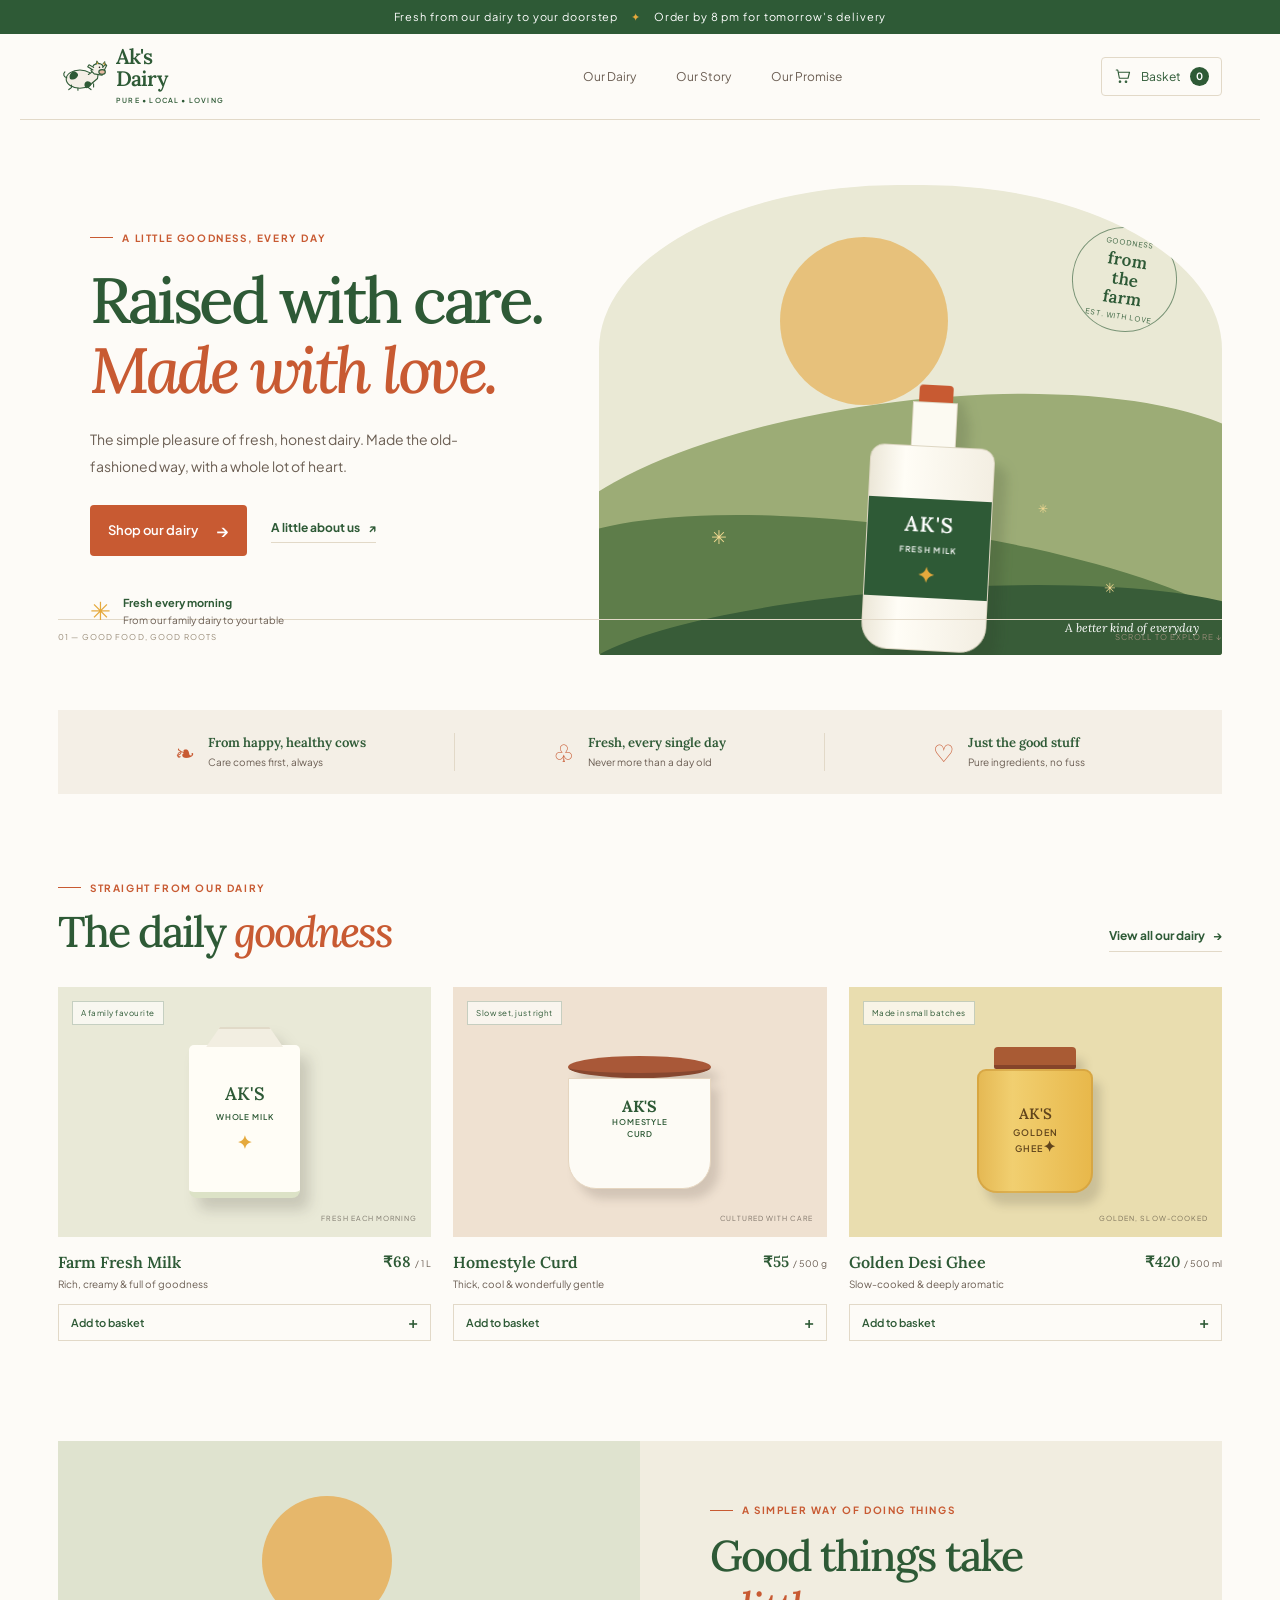
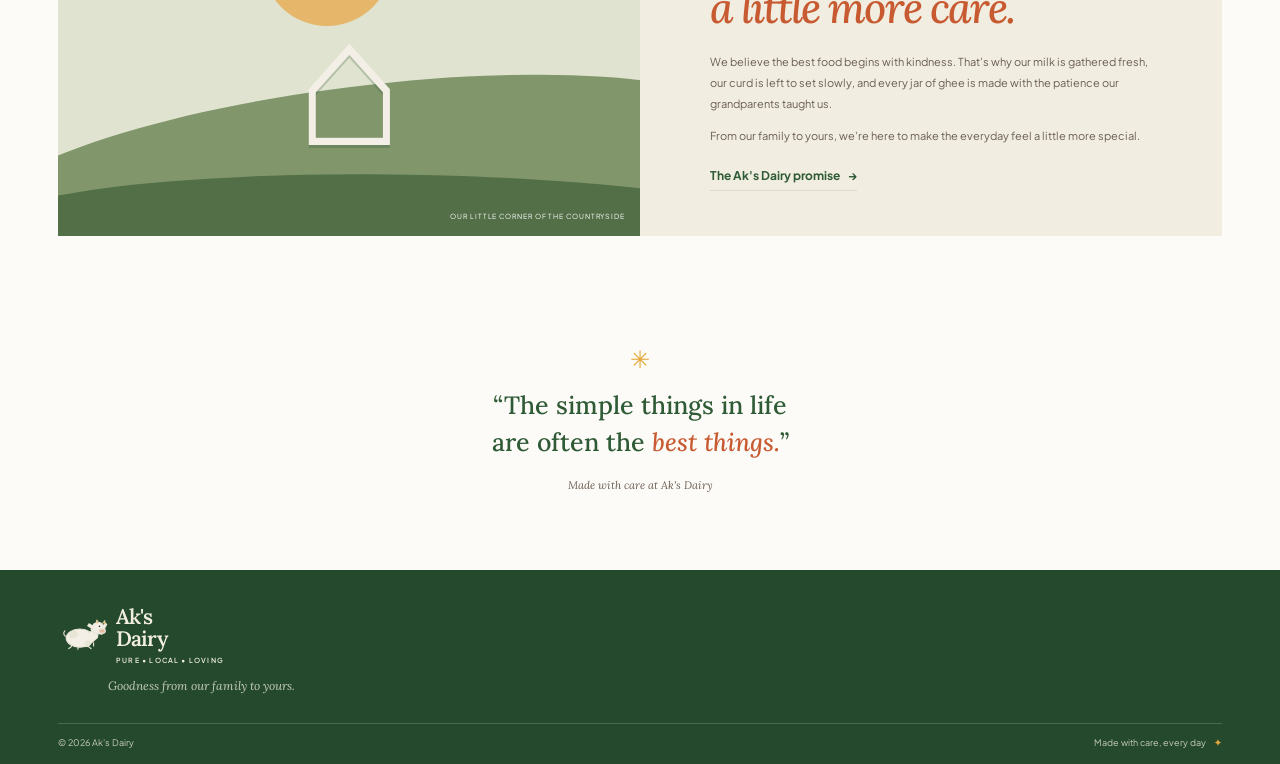
==== index.html @ ed7e427a "first commit" ====
<!doctype html>
<html lang="en">
<head>
  <meta charset="utf-8" />
  <meta name="viewport" content="width=device-width, initial-scale=1" />
  <meta name="theme-color" content="#fdfbf7" />
  <meta name="description" content="Fresh, honest dairy from Ak's Dairy. Goodness from our family to yours." />
  <title>Ak's Dairy — Goodness from our family to yours</title>
  <link rel="preconnect" href="https://fonts.googleapis.com" />
  <link rel="preconnect" href="https://fonts.gstatic.com" crossorigin />
  <link href="https://fonts.googleapis.com/css2?family=Lora:wght@500;600;700&family=Plus+Jakarta+Sans:wght@400;500;600;700&display=swap" rel="stylesheet" />
  <link rel="stylesheet" href="styles.css" />
</head>
<body>
  <div class="announcement">Fresh from our dairy to your doorstep <span>✦</span> Order by 8 pm for tomorrow's delivery</div>
  <header class="site-header">
    <div class="brand">
      <button class="cow-mascot brand-mark" type="button" aria-label="Ask the cow for a fresh milk bottle" title="Click the cow for fresh milk">
        <svg viewBox="0 0 72 54" aria-hidden="true">
          <g class="cow-body"><ellipse cx="32" cy="31" rx="21" ry="14"/><path class="cow-spot" d="M23 19c-6 2-8 7-6 12 5 2 10 0 12-5 1-3-2-6-6-7Zm17 17c-2 3-1 7 2 9 5-1 8-4 7-8-2-3-6-4-9-1Z"/></g>
          <g class="cow-legs"><path class="rest-legs" d="M19 40v4l-4 3m14-2v3m16-7v3l4 3m4-9v5"/><path class="stand-legs" d="M19 40v8m10-5v5m16-7v7m8-11v11"/></g>
          <path class="cow-neck" d="M45 24c5-3 8-7 9-11l7 2-2 15-8 7"/>
          <path class="cow-head" d="M51 13c2-6 10-8 15-4l4 8-4 8-12-2-5-5Z"/>
          <path class="cow-ear" d="m53 13-7-4-2 3 8 5m15-4 4-5 2 2-4 8"/>
          <path class="cow-horns" d="m57 8 1-5 3 5m6 0 3-4 1 6"/>
          <ellipse class="cow-muzzle" cx="66" cy="20" rx="5" ry="3.5"/><circle class="cow-eye" cx="62" cy="13" r="1.2"/>
          <path class="cow-tail" d="M12 29c-5-1-6-6-3-9"/>
        </svg>
        <span class="milk-pop" aria-hidden="true"><svg viewBox="0 0 32 42"><path d="M11 2h10v6l4 5v24H7V13l4-5z"/><path d="M11 8h10M8 15h16"/><path d="M13 24h6v6h-6z"/></svg></span>
      </button>
      <a class="brand-name" href="#top" aria-label="Ak's Dairy home">Ak's <span>Dairy</span><small>PURE • LOCAL • LOVING</small></a>
    </div>
    <button class="menu-toggle" aria-label="Open navigation" aria-expanded="false">☰</button>
    <nav class="main-nav" aria-label="Main navigation">
      <a href="#shop">Our Dairy</a><a href="#story">Our Story</a><a href="#promise">Our Promise</a>
    </nav>
    <button class="cart-button" aria-label="Open shopping basket"><svg viewBox="0 0 24 24" aria-hidden="true"><path d="M3 4h2l2.2 11h11.5l2-8H6M9 19.5a1 1 0 1 0 0 .1m8 0a1 1 0 1 0 0 .1"/></svg><span>Basket</span><b id="cart-count">0</b></button>
  </header>

  <main id="top">
    <section class="hero">
      <div class="hero-copy">
        <p class="eyebrow"><span></span> A little goodness, every day</p>
        <h1>Raised with care.<br /><em>Made with love.</em></h1>
        <p class="hero-intro">The simple pleasure of fresh, honest dairy. Made the old-fashioned way, with a whole lot of heart.</p>
        <div class="hero-actions"><a href="#shop" class="btn-primary">Shop our dairy <span>→</span></a><a href="#story" class="text-link">A little about us <span>↗</span></a></div>
        <div class="hero-note"><span class="sun-icon">✳</span><span><strong>Fresh every morning</strong><br />From our family dairy to your table</span></div>
      </div>
      <div class="hero-art" role="img" aria-label="A peaceful green pasture and a milk bottle">
        <div class="sun-disc"></div><div class="hill hill-back"></div><div class="hill hill-front"></div>
        <div class="field-flower flower-one">✳</div><div class="field-flower flower-two">✳</div><div class="field-flower flower-three">✳</div>
        <div class="hero-stamp"><span>GOODNESS</span><b>from<br />the<br />farm</b><span>EST. WITH LOVE</span></div>
        <div class="milk-bottle"><div class="bottle-cap"></div><div class="bottle-neck"></div><div class="bottle-body"><span class="bottle-label">AK'S<br /><small>FRESH MILK</small><i>✦</i></span></div></div>
        <span class="art-caption">A better kind of everyday</span>
      </div>
      <div class="hero-bottom"><span>01 — GOOD FOOD, GOOD ROOTS</span><span>SCROLL TO EXPLORE ↓</span></div>
    </section>

    <section class="benefits" id="promise">
      <div class="benefit"><span class="benefit-icon">❧</span><div><strong>From happy, healthy cows</strong><small>Care comes first, always</small></div></div>
      <div class="benefit"><span class="benefit-icon">♧</span><div><strong>Fresh, every single day</strong><small>Never more than a day old</small></div></div>
      <div class="benefit"><span class="benefit-icon">♡</span><div><strong>Just the good stuff</strong><small>Pure ingredients, no fuss</small></div></div>
    </section>

    <section class="shop-section" id="shop">
      <div class="section-heading"><div><p class="eyebrow"><span></span> Straight from our dairy</p><h2>The daily <em>goodness</em></h2></div><a href="#products" class="text-link">View all our dairy <span>→</span></a></div>
      <div class="product-grid" id="products">
        <article class="product-card"><div class="product-image milk-image"><span class="product-tag">A family favourite</span><div class="product-illustration milk-carton"><div class="carton-top"></div><span>AK'S<br /><small>WHOLE MILK</small></span><i>✦</i></div><span class="image-caption">FRESH EACH MORNING</span></div><div class="product-info"><div><h3>Farm Fresh Milk</h3><p>Rich, creamy &amp; full of goodness</p></div><span class="price">₹68 <small>/ 1 L</small></span></div><button class="add-button" data-product="Farm Fresh Milk" data-price="68">Add to basket <span>+</span></button></article>
        <article class="product-card"><div class="product-image curd-image"><span class="product-tag">Slow set, just right</span><div class="curd-pot"><div class="pot-lid"></div><div class="pot-body"><b>AK'S</b><small>HOMESTYLE<br />CURD</small></div></div><span class="image-caption">CULTURED WITH CARE</span></div><div class="product-info"><div><h3>Homestyle Curd</h3><p>Thick, cool &amp; wonderfully gentle</p></div><span class="price">₹55 <small>/ 500 g</small></span></div><button class="add-button" data-product="Homestyle Curd" data-price="55">Add to basket <span>+</span></button></article>
        <article class="product-card"><div class="product-image ghee-image"><span class="product-tag">Made in small batches</span><div class="ghee-jar"><div class="jar-lid"></div><div class="jar-body"><span>AK'S<br /><small>GOLDEN<br />GHEE</small>✦</span></div></div><span class="image-caption">GOLDEN, SLOW-COOKED</span></div><div class="product-info"><div><h3>Golden Desi Ghee</h3><p>Slow-cooked &amp; deeply aromatic</p></div><span class="price">₹420 <small>/ 500 ml</small></span></div><button class="add-button" data-product="Golden Desi Ghee" data-price="420">Add to basket <span>+</span></button></article>
      </div>
    </section>

    <section class="story-section" id="story"><div class="story-art"><div class="story-sun"></div><div class="story-field"></div><div class="story-barn">⌂</div><span>OUR LITTLE CORNER OF THE COUNTRYSIDE</span></div><div class="story-copy"><p class="eyebrow"><span></span> A simpler way of doing things</p><h2>Good things take<br /><em>a little more care.</em></h2><p>We believe the best food begins with kindness. That's why our milk is gathered fresh, our curd is left to set slowly, and every jar of ghee is made with the patience our grandparents taught us.</p><p>From our family to yours, we're here to make the everyday feel a little more special.</p><a href="#promise" class="text-link">The Ak's Dairy promise <span>→</span></a></div></section>

    <section class="closing-note"><span class="ornament">✳</span><p>“The simple things in life<br />are often the <em>best things.</em>”</p><span class="closing-sign">Made with care at Ak's Dairy</span></section>
  </main>

  <footer class="site-footer"><div class="brand footer-brand"><button class="cow-mascot brand-mark" type="button" aria-label="Ask the cow for a fresh milk bottle" title="Click the cow for fresh milk"><svg viewBox="0 0 72 54" aria-hidden="true"><g class="cow-body"><ellipse cx="32" cy="31" rx="21" ry="14"/><path class="cow-spot" d="M23 19c-6 2-8 7-6 12 5 2 10 0 12-5 1-3-2-6-6-7Zm17 17c-2 3-1 7 2 9 5-1 8-4 7-8-2-3-6-4-9-1Z"/></g><g class="cow-legs"><path class="rest-legs" d="M19 40v4l-4 3m14-2v3m16-7v3l4 3m4-9v5"/><path class="stand-legs" d="M19 40v8m10-5v5m16-7v7m8-11v11"/></g><path class="cow-neck" d="M45 24c5-3 8-7 9-11l7 2-2 15-8 7"/><path class="cow-head" d="M51 13c2-6 10-8 15-4l4 8-4 8-12-2-5-5Z"/><path class="cow-ear" d="m53 13-7-4-2 3 8 5m15-4 4-5 2 2-4 8"/><path class="cow-horns" d="m57 8 1-5 3 5m6 0 3-4 1 6"/><ellipse class="cow-muzzle" cx="66" cy="20" rx="5" ry="3.5"/><circle class="cow-eye" cx="62" cy="13" r="1.2"/><path class="cow-tail" d="M12 29c-5-1-6-6-3-9"/></svg><span class="milk-pop" aria-hidden="true"><svg viewBox="0 0 32 42"><path d="M11 2h10v6l4 5v24H7V13l4-5z"/><path d="M11 8h10M8 15h16"/><path d="M13 24h6v6h-6z"/></svg></span></button><a class="brand-name" href="#top">Ak's <span>Dairy</span><small>PURE • LOCAL • LOVING</small></a></div><p>Goodness from our family to yours.</p><div class="footer-bottom"><span>© 2026 Ak's Dairy</span><span>Made with care, every day <b>✦</b></span></div></footer>
  <div class="toast" role="status" aria-live="polite"></div>
  <script src="script.js"></script>
</body>
</html>
---- styles.css ----
:root {
  --bg-main: #FDFBF7;
  --bg-card: #F4EFE6;
  --brand-green: #2E5A36;
  --brand-green-dark: #214227;
  --accent-terracotta: #C85A32;
  --accent-terracotta-hover: #B04A25;
  --highlight-gold: #E5A93C;
  --text-dark: #2C241E;
  --text-muted: #6B5E53;
  --border-light: #E2D9C8;
  --font-heading: 'Lora', Georgia, serif;
  --font-body: 'Plus Jakarta Sans', Arial, sans-serif;
}
* { box-sizing: border-box; }
html { scroll-behavior: smooth; }
body { background: var(--bg-main); color: var(--text-dark); font-family: var(--font-body); font-size: 15px; line-height: 1.6; margin: 0; }
a { color: inherit; text-decoration: none; }
button { font: inherit; }
.announcement { background: var(--brand-green); color: #fff; text-align: center; padding: 8px 16px; font-size: 11px; letter-spacing: .08em; }
.announcement span { color: var(--highlight-gold); margin: 0 10px; }
.site-header { height: 86px; max-width: 1240px; margin: auto; padding: 0 38px; display:flex; align-items:center; justify-content:space-between; border-bottom:1px solid var(--border-light); }
.brand { display:flex; align-items:center; gap:10px; }
.brand-mark { width:48px; height:42px; flex:0 0 48px; position:relative; border:0; border-radius:50%; display:grid; place-items:center; padding:0; background:transparent; cursor:pointer; }
.cow-mascot > svg { width:47px; height:37px; overflow:visible; fill:#F4EFE6; stroke:var(--brand-green); stroke-width:1.7; stroke-linecap:round; stroke-linejoin:round; transition:transform .35s ease; }
.cow-mascot .cow-spot { fill:var(--brand-green); stroke:none; }.cow-mascot .cow-legs { fill:none; transition:transform .35s ease; transform-origin:34px 40px; }.cow-mascot .cow-head { transition:transform .35s ease; transform-origin:60px 18px; }.cow-mascot .cow-muzzle { fill:#E7B9A2; }.cow-mascot .cow-eye { fill:var(--text-dark); stroke:none; }.cow-mascot .cow-tail { fill:none; transition:transform .3s ease; transform-origin:12px 29px; }.cow-mascot .cow-horns { fill:#E5A93C; stroke-width:1.2; }
.cow-mascot .rest-legs,.cow-mascot .stand-legs { transition:opacity .25s ease; }.cow-mascot .stand-legs { opacity:0; }.cow-mascot.giving-milk .rest-legs { opacity:0; }.cow-mascot.giving-milk .stand-legs { opacity:1; }
.cow-mascot:hover > svg { transform:translateY(-2px); }.cow-mascot:focus-visible { outline:2px solid var(--accent-terracotta); outline-offset:2px; border-radius:50%; }
.milk-pop { position:absolute; width:16px; height:23px; right:-1px; bottom:0; opacity:0; transform:translate(-8px,8px) scale(.45); transition:opacity .25s ease,transform .35s cubic-bezier(.2,.8,.2,1.2); pointer-events:none; }.milk-pop svg { width:100%; height:100%; fill:#FDFBF7; stroke:var(--accent-terracotta); stroke-width:2; stroke-linejoin:round; stroke-linecap:round; }.cow-mascot.giving-milk > svg { animation:cow-stand .55s ease both; }.cow-mascot.giving-milk .cow-legs { animation:legs-stand .55s ease both; }.cow-mascot.giving-milk .cow-head { animation:cow-nod .7s ease both; }.cow-mascot.giving-milk .cow-tail { animation:tail-swish .6s ease-in-out 2; }.cow-mascot.giving-milk .milk-pop { opacity:1; transform:translate(4px,-8px) scale(1); transition-delay:.38s; }
@keyframes cow-stand { 0% { transform:translateY(5px) scaleY(.86); } 55% { transform:translateY(-5px) scaleY(1.06); } 100% { transform:translateY(-2px) scaleY(1); } }
@keyframes legs-stand { 0% { transform:rotate(15deg); } 60% { transform:rotate(-10deg); } 100% { transform:rotate(0); } }
@keyframes cow-nod { 0%,100% { transform:rotate(0); } 45% { transform:rotate(-8deg); } 70% { transform:rotate(3deg); } }
@keyframes tail-swish { 0%,100% { transform:rotate(0); } 50% { transform:rotate(-28deg); } }
.brand-name { display:flex; flex-direction:column; color:var(--brand-green); font:600 21px/1.05 var(--font-heading); letter-spacing:-.04em; }
.brand-name > span { display:inline; }.brand-name small { font:600 7px/1.6 var(--font-body); letter-spacing:.17em; margin-top:5px; }
.main-nav { display:flex; gap:40px; margin-left:100px; }.main-nav a { color:var(--text-muted); font-size:12px; transition:color .2s; }.main-nav a:hover { color:var(--brand-green); }
.cart-button { border:1px solid var(--border-light); border-radius:4px; color:var(--brand-green); display:flex; align-items:center; gap:9px; padding:9px 12px; background:transparent; font-size:12px; cursor:pointer; }.cart-button svg { width:18px; fill:none; stroke:currentColor; stroke-width:1.5; stroke-linecap:round; stroke-linejoin:round; }.cart-button b { display:grid; place-items:center; min-width:19px; height:19px; border-radius:50%; background:var(--brand-green); color:white; font-size:10px; }
.menu-toggle { display:none; border:0; background:transparent; color:var(--brand-green); font-size:22px; }
.hero { max-width:1240px; margin:auto; padding:65px 38px 0; display:grid; grid-template-columns:.93fr 1.07fr; position:relative; min-height:535px; }.hero-copy { padding:45px 0 65px 6%; position:relative; z-index:2; }.eyebrow { color:var(--accent-terracotta); display:flex; align-items:center; gap:9px; font-size:10px; font-weight:700; letter-spacing:.16em; text-transform:uppercase; margin:0 0 19px; }.eyebrow > span { width:23px; height:1px; background:var(--accent-terracotta); }
h1,h2,h3,.brand-logo { font-family:var(--font-heading); color:var(--brand-green); }h1 { font-size:clamp(42px,5vw,65px); letter-spacing:-.055em; line-height:1.1; font-weight:500; margin:0; }h1 em,h2 em { color:var(--accent-terracotta); font-weight:500; }
.hero-intro { color:var(--text-muted); max-width:370px; font-size:14px; line-height:1.9; margin:21px 0 25px; }.hero-actions { display:flex; align-items:center; gap:24px; }.btn-primary { display:inline-flex; align-items:center; justify-content:center; gap:18px; background:var(--accent-terracotta); color:#fff; font-size:13px; font-weight:600; padding:12px 18px; border-radius:4px; transition:background .2s,transform .2s; }.btn-primary:hover { background:var(--accent-terracotta-hover); transform:translateY(-1px); }.btn-primary span { font-size:17px; }.text-link { color:var(--brand-green); font-size:12px; font-weight:700; border-bottom:1px solid var(--border-light); padding-bottom:5px; }.text-link span { margin-left:6px; }.hero-note { position:absolute; bottom:23px; display:flex; gap:12px; align-items:center; color:var(--text-muted); font-size:10px; line-height:1.65; }.hero-note strong { color:var(--brand-green); font-size:11px; }.sun-icon { color:var(--highlight-gold); font-size:25px; }
.hero-art { min-height:410px; position:relative; overflow:hidden; background:#EAE9D5; border-radius:48% 48% 3px 3px / 35% 35% 3px 3px; isolation:isolate; }.sun-disc { position:absolute; width:168px; height:168px; border-radius:50%; top:52px; left:29%; background:#E7B866; opacity:.8; }.hill { position:absolute; width:120%; left:-10%; border-radius:50% 50% 0 0; }.hill-back { background:#9CAC76; height:53%; bottom:1%; transform:rotate(-7deg); }.hill-front { background:#5E7D4A; height:39%; bottom:-12%; transform:rotate(8deg); }.hero-art:after { content:""; position:absolute; z-index:1; width:115%; height:31%; bottom:-17%; left:-5%; background:#385C38; border-radius:50% 50% 0 0; transform:rotate(-4deg); }.field-flower { position:absolute; z-index:2; color:#F2D992; font-size:19px; }.flower-one { bottom:22%; left:18%; }.flower-two { bottom:12%; right:17%; font-size:14px; }.flower-three { bottom:29%; right:28%; font-size:12px; }.hero-stamp { z-index:2; position:absolute; top:42px; right:45px; width:105px; height:105px; border:1px solid rgba(46,90,54,.6); border-radius:50%; color:var(--brand-green); display:flex; flex-direction:column; align-items:center; justify-content:center; transform:rotate(9deg); font-size:7px; letter-spacing:.13em; text-align:center; }.hero-stamp b { font:600 17px/1.1 var(--font-heading); margin:3px 0; letter-spacing:0; }.milk-bottle { z-index:3; position:absolute; height:265px; width:125px; bottom:5px; left:43%; filter:drop-shadow(13px 15px 6px rgba(39,51,29,.16)); transform:rotate(3deg); }.bottle-cap { width:34px; height:17px; margin:auto; border-radius:4px 4px 0 0; background:#C85A32; position:relative; z-index:2; }.bottle-neck { width:45px; height:44px; margin:auto; background:#FCFAF2; border:1px solid #ded7c4; border-bottom:0; }.bottle-body { width:125px; height:205px; border:1px solid #ded7c4; background:linear-gradient(90deg,#ece7d8,#fffdf6 28%,#f3eee2); border-radius:14px 14px 26px 26px; display:grid; place-items:center; }.bottle-label { background:var(--brand-green); color:#fff; text-align:center; width:100%; padding:15px 0 12px; font:600 21px/1 var(--font-heading); letter-spacing:.05em; }.bottle-label small { font:600 8px var(--font-body); letter-spacing:.16em; }.bottle-label i { color:var(--highlight-gold); display:block; font-style:normal; margin-top:9px; }.art-caption { z-index:4; position:absolute; color:#fff; bottom:20px; right:23px; font:italic 12px var(--font-heading); }.hero-bottom { position:absolute; bottom:0; left:38px; right:38px; display:flex; justify-content:space-between; color:#988b78; font-size:8px; letter-spacing:.14em; padding:11px 0; border-top:1px solid var(--border-light); }
.benefits { max-width:1164px; margin:55px auto 86px; display:grid; grid-template-columns:repeat(3,1fr); background:var(--bg-card); padding:23px 28px; }.benefit { display:flex; gap:13px; justify-content:center; align-items:center; border-right:1px solid var(--border-light); }.benefit:last-child { border:0; }.benefit-icon { color:var(--accent-terracotta); font-size:24px; }.benefit strong,.benefit small { display:block; }.benefit strong { font:600 13px var(--font-heading); color:var(--brand-green); }.benefit small { font-size:10px; color:var(--text-muted); margin-top:3px; }
.shop-section { max-width:1164px; margin:0 auto 100px; }.section-heading { display:flex; justify-content:space-between; align-items:end; margin-bottom:29px; }.section-heading .eyebrow { margin-bottom:10px; }.section-heading h2,.story-copy h2 { margin:0; font:500 clamp(32px,4vw,43px)/1.2 var(--font-heading); letter-spacing:-.045em; }.section-heading > .text-link { margin-bottom:6px; }.product-grid { display:grid; grid-template-columns:repeat(3,1fr); gap:22px; }.product-card { min-width:0; }.product-image { height:250px; position:relative; overflow:hidden; display:flex; justify-content:center; align-items:center; }.milk-image { background:#E9E9D7; }.curd-image { background:#EFE1D1; }.ghee-image { background:#E9DDAF; }.product-tag { position:absolute; top:14px; left:14px; z-index:2; border:1px solid rgba(46,90,54,.25); background:rgba(253,251,247,.77); padding:5px 8px; color:var(--brand-green); font-size:8px; letter-spacing:.06em; }.image-caption { position:absolute; bottom:12px; right:14px; font-size:7px; letter-spacing:.15em; color:rgba(44,36,30,.58); }.product-illustration { filter:drop-shadow(9px 12px 7px rgba(44,36,30,.17)); position:relative; }.milk-carton { width:111px; height:153px; background:#fffdf6; margin-top:20px; display:flex; flex-direction:column; justify-content:center; align-items:center; border-radius:5px 5px 8px 8px; color:var(--brand-green); font:600 18px/1.15 var(--font-heading); text-align:center; border-bottom:6px solid #DCE2C6; }.carton-top { position:absolute; top:-18px; width:77px; height:20px; background:#F2EEE1; clip-path:polygon(0 100%,18% 0,82% 0,100% 100%); border-top:2px solid #e1dac8; }.milk-carton small { font:600 8px var(--font-body); letter-spacing:.11em; }.milk-carton i { font-style:normal; color:var(--highlight-gold); margin-top:8px; }.curd-pot { filter:drop-shadow(8px 10px 5px rgba(44,36,30,.15)); width:143px; margin-top:22px; text-align:center; }.pot-lid { height:22px; background:#A95838; border-radius:50%; border-bottom:5px solid #87472f; }.pot-body { height:111px; background:#FDFBF5; border-radius:0 0 28px 28px; border:1px solid #e5d5bf; padding-top:17px; color:var(--brand-green); font:600 16px var(--font-heading); }.pot-body small { display:block; font:600 8px/1.5 var(--font-body); letter-spacing:.1em; }.ghee-jar { width:116px; margin-top:17px; text-align:center; filter:drop-shadow(8px 12px 5px rgba(44,36,30,.16)); }.jar-lid { height:22px; width:82px; margin:auto; border-radius:4px 4px 2px 2px; background:#A95B34; border-bottom:4px solid #85442a; }.jar-body { height:124px; margin:auto; width:116px; border-radius:9px 9px 20px 20px; border:2px solid rgba(204,151,55,.55); background:linear-gradient(90deg,#e5b954,#f1cf70 30%,#e8b84b); display:grid; place-items:center; color:#60441c; font:600 15px/1.1 var(--font-heading); }.jar-body small { font:600 9px/1.4 var(--font-body); letter-spacing:.1em; }.product-info { display:flex; justify-content:space-between; align-items:start; padding:15px 0 12px; }.product-info h3 { margin:0; font:600 16px var(--font-heading); }.product-info p { margin:4px 0 0; font-size:10px; color:var(--text-muted); }.price { font:600 15px var(--font-heading); color:var(--brand-green); white-space:nowrap; }.price small { color:var(--text-muted); font:400 9px var(--font-body); }.add-button { width:100%; display:flex; justify-content:space-between; border:1px solid var(--border-light); background:transparent; color:var(--brand-green); padding:9px 12px; font-size:11px; font-weight:600; cursor:pointer; transition:all .2s; }.add-button span { font-size:16px; line-height:1; }.add-button:hover { background:var(--brand-green); color:white; border-color:var(--brand-green); }
.story-section { max-width:1164px; min-height:390px; margin:0 auto 88px; display:grid; grid-template-columns:1fr 1fr; background:#F1EDE0; }.story-art { min-height:390px; background:#DFE3CF; position:relative; overflow:hidden; display:grid; place-items:end center; }.story-sun { width:130px; height:130px; background:#E6B76B; border-radius:50%; position:absolute; top:55px; left:35%; }.story-field { position:absolute; background:#81966B; border-radius:50% 50% 0 0; width:135%; height:46%; left:-15%; bottom:-8%; transform:rotate(-7deg); }.story-field:after { content:""; position:absolute; background:#526F47; height:70%; width:110%; bottom:-22%; left:0; border-radius:50% 50% 0 0; transform:rotate(8deg); }.story-barn { position:absolute; bottom:17%; z-index:2; color:#F4EFE6; font:180px/1 var(--font-heading); text-shadow:0 3px 0 rgba(46,90,54,.25); }.story-art > span { position:absolute; bottom:14px; right:15px; color:white; font-size:7px; letter-spacing:.13em; z-index:3; }.story-copy { padding:61px 12% 45px; }.story-copy .eyebrow { margin-bottom:12px; }.story-copy h2 { margin-bottom:19px; }.story-copy > p:not(.eyebrow) { font-size:11px; line-height:1.9; color:var(--text-muted); }.story-copy .text-link { display:inline-block; margin-top:8px; }
.closing-note { text-align:center; padding:15px 20px 75px; }.ornament { color:var(--highlight-gold); font-size:24px; }.closing-note p { font:500 25px/1.5 var(--font-heading); color:var(--brand-green); margin:9px 0; }.closing-note em { color:var(--accent-terracotta); }.closing-sign { color:var(--text-muted); font:italic 11px var(--font-heading); }
.site-footer { background:#25492D; color:#e7e6d6; padding:36px max(38px,calc((100% - 1164px)/2)) 14px; }.footer-brand .cow-mascot > svg { fill:#F4EFE6; stroke:#e7e6d6; }.footer-brand .cow-mascot .cow-spot { fill:#e7e6d6; }.footer-brand .brand-name { color:#f1eee0; }.footer-brand .milk-pop svg { fill:#25492D; }.site-footer > p { font:italic 12px var(--font-heading); color:#c5cdb7; margin:12px 0 30px 50px; }.footer-bottom { border-top:1px solid rgba(255,255,255,.17); display:flex; justify-content:space-between; padding-top:12px; color:#c5cdb7; font-size:9px; }.footer-bottom b { color:var(--highlight-gold); padding-left:6px; }
.toast { position:fixed; bottom:22px; left:50%; transform:translate(-50%,20px); opacity:0; pointer-events:none; z-index:10; background:var(--brand-green-dark); color:white; padding:11px 18px; font-size:12px; border-radius:4px; transition:.25s; box-shadow:0 8px 25px #21422733; }.toast.show { opacity:1; transform:translate(-50%,0); }
@media (max-width:900px) { .site-header { padding:0 23px; }.main-nav { margin-left:0; gap:22px; }.hero { padding:48px 23px 0; grid-template-columns:.92fr 1.08fr; }.hero-copy { padding-left:0; }.hero-art { min-height:365px; }.benefits,.shop-section,.story-section { margin-left:23px; margin-right:23px; }.benefits { margin-top:45px; margin-bottom:70px; padding:19px 10px; }.benefit { gap:8px; }.benefit strong { font-size:11px; }.product-image { height:220px; }.story-copy { padding:50px 8%; }.hero-bottom { left:23px; right:23px; } }
@media (max-width:640px) { body { font-size:14px; }.announcement { font-size:9px; letter-spacing:.02em; }.site-header { height:70px; padding:0 18px; }.brand-mark { width:34px; height:34px; }.brand-name { font-size:18px; }.menu-toggle { display:block; margin-left:auto; margin-right:14px; }.main-nav { display:none; position:absolute; top:104px; left:0; right:0; z-index:8; background:var(--bg-main); padding:16px 22px; border-bottom:1px solid var(--border-light); flex-direction:column; gap:14px; }.main-nav.open { display:flex; }.cart-button { padding:7px 8px; gap:6px; }.cart-button span { display:none; }.hero { display:flex; flex-direction:column; padding:27px 18px 0; }.hero-copy { padding:22px 2px 23px; }.eyebrow { font-size:8px; margin-bottom:13px; }h1 { font-size:46px; }.hero-intro { font-size:12px; margin:16px 0 19px; max-width:340px; }.hero-actions { gap:17px; }.btn-primary { font-size:11px; padding:11px 13px; gap:9px; }.text-link { font-size:10px; }.hero-note { position:static; margin-top:20px; }.hero-art { min-height:320px; border-radius:48% 48% 3px 3px / 24% 24% 3px 3px; }.sun-disc { width:125px; height:125px; top:35px; }.milk-bottle { transform:scale(.78) rotate(3deg); transform-origin:bottom center; bottom:0; }.hero-stamp { width:84px; height:84px; top:25px; right:24px; }.hero-stamp b { font-size:14px; }.hero-bottom { left:18px; right:18px; font-size:6px; }.benefits { margin:45px 18px 61px; grid-template-columns:1fr; padding:8px 18px; }.benefit { justify-content:flex-start; padding:12px 8px; border-right:0; border-bottom:1px solid var(--border-light); }.benefit:last-child { border-bottom:0; }.benefit strong { font-size:12px; }.shop-section { margin:0 18px 68px; }.section-heading { align-items:end; gap:8px; }.section-heading h2,.story-copy h2 { font-size:32px; }.section-heading > .text-link { font-size:9px; white-space:nowrap; }.product-grid { grid-template-columns:1fr; gap:28px; }.product-image { height:250px; }.product-info h3 { font-size:17px; }.product-info p { font-size:11px; }.add-button { padding:11px 13px; }.story-section { margin:0 18px 55px; grid-template-columns:1fr; }.story-art { min-height:260px; }.story-copy { padding:35px 25px 38px; }.story-copy > p:not(.eyebrow) { font-size:11px; }.closing-note { padding:0 18px 55px; }.closing-note p { font-size:22px; }.site-footer { padding:30px 20px 13px; }.site-footer > p { margin-left:46px; }.footer-bottom { font-size:8px; } }
@media (max-width:640px) { .brand-mark { width:48px; height:40px; flex-basis:48px; } .cow-mascot > svg { width:43px; height:34px; } }
@media (prefers-reduced-motion:reduce) { *,*::before,*::after { scroll-behavior:auto!important; animation-duration:.01ms!important; animation-iteration-count:1!important; transition-duration:.01ms!important; } }
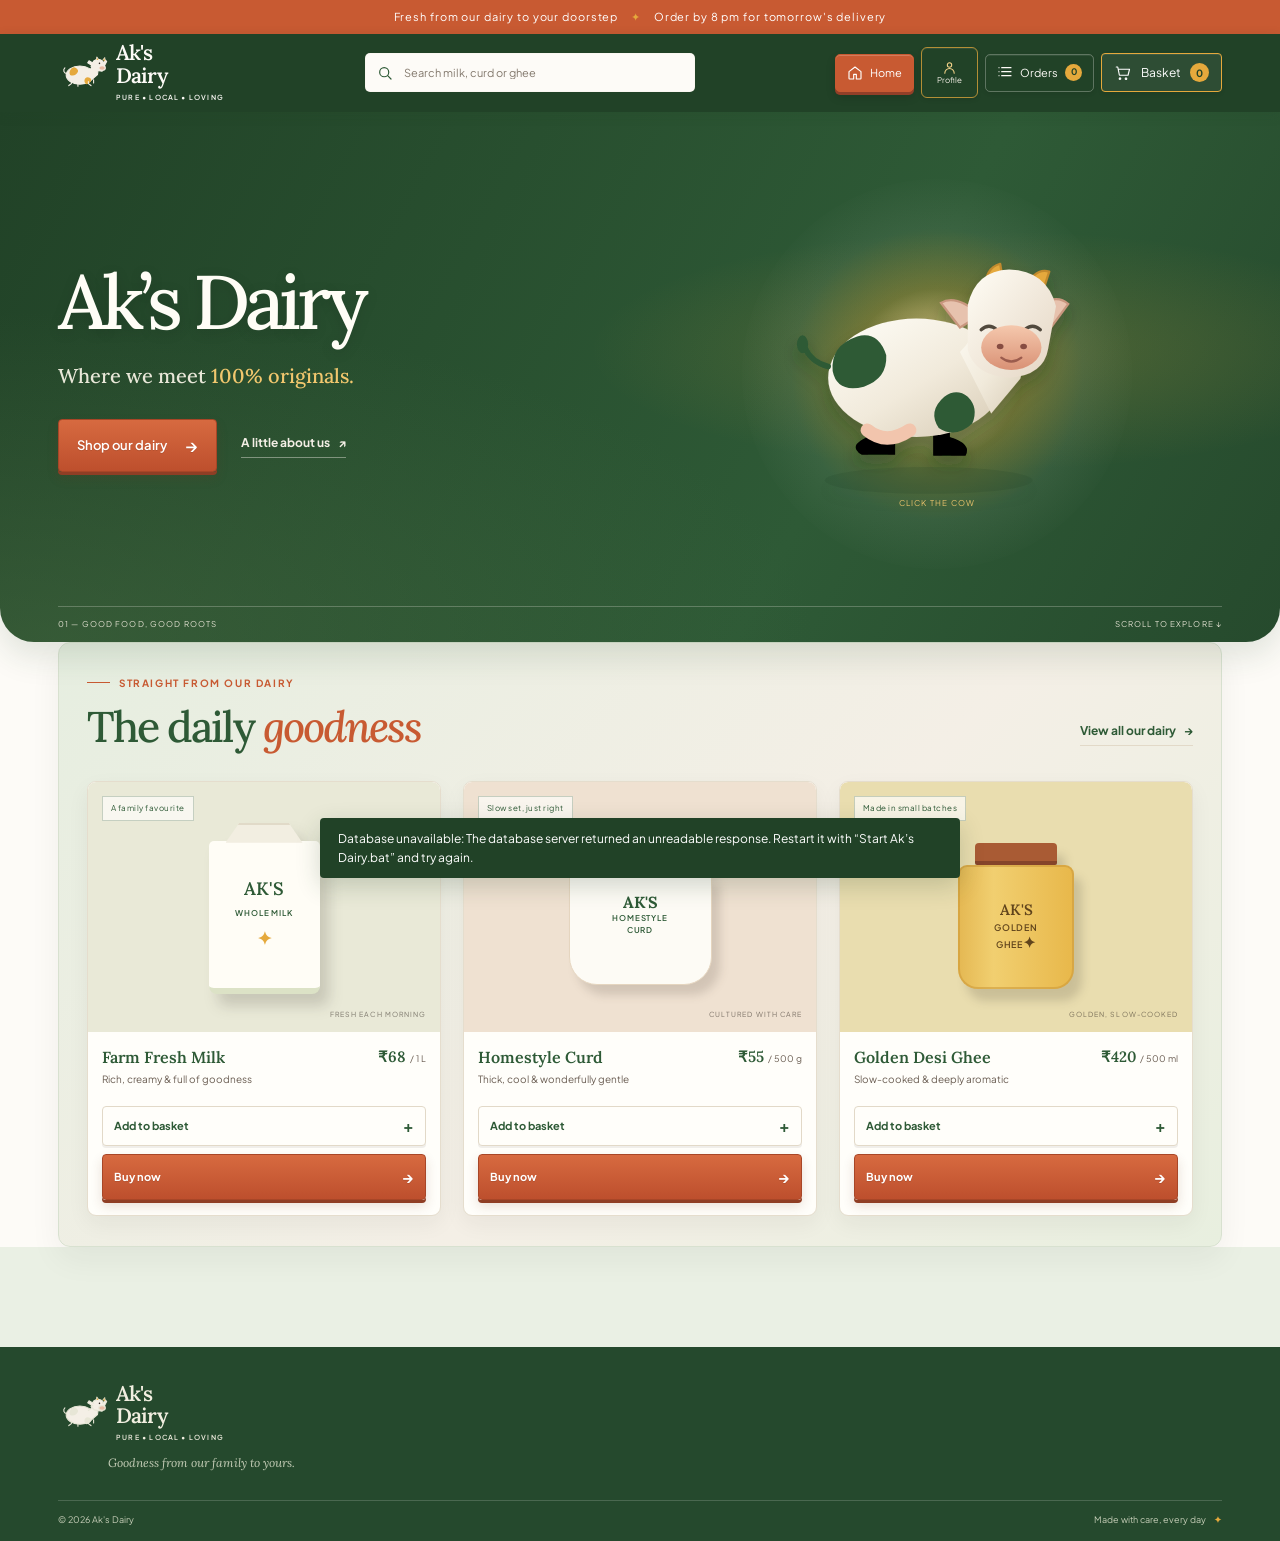
==== commit b08ffd8e: "second commit" ====
--- a/index.html
+++ b/index.html
@@ -30,53 +30,143 @@
       </button>
       <a class="brand-name" href="#top" aria-label="Ak's Dairy home">Ak's <span>Dairy</span><small>PURE • LOCAL • LOVING</small></a>
     </div>
-    <button class="menu-toggle" aria-label="Open navigation" aria-expanded="false">☰</button>
-    <nav class="main-nav" aria-label="Main navigation">
-      <a href="#shop">Our Dairy</a><a href="#story">Our Story</a><a href="#promise">Our Promise</a>
-    </nav>
-    <button class="cart-button" aria-label="Open shopping basket"><svg viewBox="0 0 24 24" aria-hidden="true"><path d="M3 4h2l2.2 11h11.5l2-8H6M9 19.5a1 1 0 1 0 0 .1m8 0a1 1 0 1 0 0 .1"/></svg><span>Basket</span><b id="cart-count">0</b></button>
+    <form class="header-search" role="search" id="header-search">
+      <svg viewBox="0 0 24 24" aria-hidden="true"><circle cx="10.8" cy="10.8" r="6.8"/><path d="m16 16 5 5"/></svg>
+      <input id="product-search" type="search" placeholder="Search milk, curd or ghee" aria-label="Search dairy products" />
+      <button type="button" id="clear-search" aria-label="Clear search" hidden>×</button>
+    </form>
+    <div class="header-actions">
+      <button class="nav-button active" id="home-button" type="button" aria-current="page" title="Home"><svg viewBox="0 0 24 24" aria-hidden="true"><path d="m3 10 9-7 9 7v10a1 1 0 0 1-1 1h-6v-7h-4v7H4a1 1 0 0 1-1-1z"/></svg><span>Home</span></button>
+      <button class="profile-button" id="profile-button" type="button" aria-label="Open your profile" title="Profile"><svg viewBox="0 0 24 24" aria-hidden="true"><circle cx="12" cy="8" r="3.5"/><path d="M4.5 21a7.5 7.5 0 0 1 15 0"/></svg><span class="profile-name-label" id="profile-name-label">Profile</span></button>
+      <button class="nav-button" id="orders-button" type="button" title="Orders"><svg viewBox="0 0 24 24" aria-hidden="true"><path d="M7 4h14M7 10h14M7 16h14M3 4h.01M3 10h.01M3 16h.01"/></svg><span>Orders</span><b class="orders-count" id="orders-count">0</b></button>
+      <button class="cart-button" aria-label="Go to checkout"><svg viewBox="0 0 24 24" aria-hidden="true"><path d="M3 4h2l2.2 11h11.5l2-8H6M9 19.5a1 1 0 1 0 0 .1m8 0a1 1 0 1 0 0 .1"/></svg><span>Basket</span><b id="cart-count">0</b></button>
+    </div>
   </header>
 
-  <main id="top">
-    <section class="hero">
+  <main id="home-page">
+    <section class="hero" id="top">
       <div class="hero-copy">
-        <p class="eyebrow"><span></span> A little goodness, every day</p>
-        <h1>Raised with care.<br /><em>Made with love.</em></h1>
-        <p class="hero-intro">The simple pleasure of fresh, honest dairy. Made the old-fashioned way, with a whole lot of heart.</p>
+        <h1>Ak’s Dairy</h1>
+        <p class="hero-intro">Where we meet <span>100% originals.</span></p>
         <div class="hero-actions"><a href="#shop" class="btn-primary">Shop our dairy <span>→</span></a><a href="#story" class="text-link">A little about us <span>↗</span></a></div>
-        <div class="hero-note"><span class="sun-icon">✳</span><span><strong>Fresh every morning</strong><br />From our family dairy to your table</span></div>
       </div>
-      <div class="hero-art" role="img" aria-label="A peaceful green pasture and a milk bottle">
-        <div class="sun-disc"></div><div class="hill hill-back"></div><div class="hill hill-front"></div>
-        <div class="field-flower flower-one">✳</div><div class="field-flower flower-two">✳</div><div class="field-flower flower-three">✳</div>
-        <div class="hero-stamp"><span>GOODNESS</span><b>from<br />the<br />farm</b><span>EST. WITH LOVE</span></div>
-        <div class="milk-bottle"><div class="bottle-cap"></div><div class="bottle-neck"></div><div class="bottle-body"><span class="bottle-label">AK'S<br /><small>FRESH MILK</small><i>✦</i></span></div></div>
-        <span class="art-caption">A better kind of everyday</span>
+      <div class="hero-cow-stage">
+        <button class="hero-cow" type="button" aria-label="Click the cow for a Namaste greeting and fresh milk">
+          <span class="hero-cow-greeting" aria-live="polite"></span>
+          <svg class="hero-cow-art" viewBox="0 0 300 240" role="img" aria-label="A friendly three-dimensional dairy cow">
+            <defs>
+              <linearGradient id="cow-coat" x1="0" y1="0" x2=".9" y2="1"><stop offset="0" stop-color="#fffef8"/><stop offset=".56" stop-color="#f1eadb"/><stop offset="1" stop-color="#d9cdb7"/></linearGradient>
+              <linearGradient id="cow-face" x1="0" y1="0" x2="1" y2="1"><stop stop-color="#fffdf5"/><stop offset="1" stop-color="#e4d5c3"/></linearGradient>
+              <linearGradient id="cow-muzzle" x1="0" y1="0" x2="0" y2="1"><stop stop-color="#f5c8ad"/><stop offset="1" stop-color="#d99175"/></linearGradient>
+              <linearGradient id="cow-jar" x1="0" y1="0" x2="1" y2="0"><stop stop-color="#fffdf7"/><stop offset=".55" stop-color="#e8dfcf"/><stop offset="1" stop-color="#fffdf7"/></linearGradient>
+              <filter id="cow-shadow" x="-30%" y="-30%" width="170%" height="190%"><feDropShadow dx="0" dy="8" stdDeviation="6" flood-color="#214227" flood-opacity=".24"/></filter>
+            </defs>
+            <ellipse cx="143" cy="218" rx="93" ry="12" fill="#214227" opacity=".18"/>
+            <g class="cow-figure" filter="url(#cow-shadow)">
+              <g class="hero-cow-legs"><path class="folded-legs" d="M88 159v20q-18 8-5 16h30v-30m49-4v18q20 6 14 17h-29v-33"/><path class="standing-legs" d="M86 153v49q0 7 7 7h11q7 0 7-7v-47m33 0v47q0 7 7 7h11q7 0 7-7v-50"/></g>
+              <ellipse class="hero-cow-body" cx="132" cy="126" rx="79" ry="53" fill="url(#cow-coat)"/>
+              <path class="hero-cow-spot" d="M79 89q-24 8-22 31 4 20 28 14 21-7 20-28-7-22-26-17Zm78 54q-15 13-5 28 15 10 30-4 6-14-4-24-10-8-21 0Z"/>
+              <path d="M53 116q-15-4-21-17" fill="none" stroke="#2E5A36" stroke-width="5" stroke-linecap="round" class="cow-tail-3d"/><ellipse cx="30" cy="96" rx="5" ry="8" fill="#2E5A36"/>
+              <path class="hero-cow-neck" d="M171 103q20-21 21-46l43 4q-1 36-10 66l-26 31Z" fill="url(#cow-coat)"/>
+              <g class="hero-cow-head">
+                <path d="M189 70q-21-19-35-11l17 22Zm42-1q24-21 37-9l-17 23Z" fill="#e7c2ae" stroke="#c9977f" stroke-width="2"/>
+                <path d="M194 47q-1-19 13-23l4 24m18-1q9-20 22-16l-7 21" fill="#e5a93c" stroke="#c28a2d" stroke-width="2" stroke-linejoin="round"/>
+                <path d="M178 61q7-31 37-32 34 1 42 33l-7 38q-4 24-35 26-31-2-37-25Z" fill="url(#cow-face)"/>
+                <path d="M190 83q7-6 14 0m25 0q7-6 14 0" fill="none" stroke="#51483d" stroke-width="3" stroke-linecap="round" class="cow-eyes-3d"/>
+                <ellipse cx="217" cy="99" rx="27" ry="20" fill="url(#cow-muzzle)"/><ellipse cx="207" cy="98" rx="3" ry="2.5" fill="#874e43"/><ellipse cx="228" cy="98" rx="3" ry="2.5" fill="#874e43"/>
+                <path d="M208 108q9 7 18 0" fill="none" stroke="#9b5b4e" stroke-width="2" stroke-linecap="round"/>
+              </g>
+              <path d="M88 173q17 14 38 0" fill="none" stroke="#f2c5ad" stroke-width="12" stroke-linecap="round"/>
+            </g>
+            <g class="hero-cow-bottle" aria-hidden="true"><rect x="240" y="126" width="18" height="9" rx="2" fill="#C85A32"/><path d="M243 135h12v10l6 8v45q0 6-6 6h-20q-6 0-6-6v-45l6-8v-10Z" fill="url(#cow-jar)" stroke="#c9bca9" stroke-width="2"/><rect x="232" y="158" width="22" height="24" rx="3" fill="#2E5A36"/><text x="243" y="169" text-anchor="middle" fill="white" font-family="Georgia,serif" font-size="6" font-weight="bold">AK'S</text><text x="243" y="177" text-anchor="middle" fill="white" font-family="Arial,sans-serif" font-size="3.8">FRESH MILK</text></g>
+          </svg>
+          <span class="hero-cow-hint">CLICK THE COW</span>
+        </button>
       </div>
       <div class="hero-bottom"><span>01 — GOOD FOOD, GOOD ROOTS</span><span>SCROLL TO EXPLORE ↓</span></div>
-    </section>
-
-    <section class="benefits" id="promise">
-      <div class="benefit"><span class="benefit-icon">❧</span><div><strong>From happy, healthy cows</strong><small>Care comes first, always</small></div></div>
-      <div class="benefit"><span class="benefit-icon">♧</span><div><strong>Fresh, every single day</strong><small>Never more than a day old</small></div></div>
-      <div class="benefit"><span class="benefit-icon">♡</span><div><strong>Just the good stuff</strong><small>Pure ingredients, no fuss</small></div></div>
     </section>
 
     <section class="shop-section" id="shop">
       <div class="section-heading"><div><p class="eyebrow"><span></span> Straight from our dairy</p><h2>The daily <em>goodness</em></h2></div><a href="#products" class="text-link">View all our dairy <span>→</span></a></div>
       <div class="product-grid" id="products">
-        <article class="product-card"><div class="product-image milk-image"><span class="product-tag">A family favourite</span><div class="product-illustration milk-carton"><div class="carton-top"></div><span>AK'S<br /><small>WHOLE MILK</small></span><i>✦</i></div><span class="image-caption">FRESH EACH MORNING</span></div><div class="product-info"><div><h3>Farm Fresh Milk</h3><p>Rich, creamy &amp; full of goodness</p></div><span class="price">₹68 <small>/ 1 L</small></span></div><button class="add-button" data-product="Farm Fresh Milk" data-price="68">Add to basket <span>+</span></button></article>
-        <article class="product-card"><div class="product-image curd-image"><span class="product-tag">Slow set, just right</span><div class="curd-pot"><div class="pot-lid"></div><div class="pot-body"><b>AK'S</b><small>HOMESTYLE<br />CURD</small></div></div><span class="image-caption">CULTURED WITH CARE</span></div><div class="product-info"><div><h3>Homestyle Curd</h3><p>Thick, cool &amp; wonderfully gentle</p></div><span class="price">₹55 <small>/ 500 g</small></span></div><button class="add-button" data-product="Homestyle Curd" data-price="55">Add to basket <span>+</span></button></article>
-        <article class="product-card"><div class="product-image ghee-image"><span class="product-tag">Made in small batches</span><div class="ghee-jar"><div class="jar-lid"></div><div class="jar-body"><span>AK'S<br /><small>GOLDEN<br />GHEE</small>✦</span></div></div><span class="image-caption">GOLDEN, SLOW-COOKED</span></div><div class="product-info"><div><h3>Golden Desi Ghee</h3><p>Slow-cooked &amp; deeply aromatic</p></div><span class="price">₹420 <small>/ 500 ml</small></span></div><button class="add-button" data-product="Golden Desi Ghee" data-price="420">Add to basket <span>+</span></button></article>
+        <article class="product-card"><div class="product-image milk-image"><span class="product-tag">A family favourite</span><div class="product-illustration milk-carton"><div class="carton-top"></div><span>AK'S<br /><small>WHOLE MILK</small></span><i>✦</i></div><span class="image-caption">FRESH EACH MORNING</span></div><div class="product-info"><div><h3>Farm Fresh Milk</h3><p>Rich, creamy &amp; full of goodness</p></div><span class="price">₹68 <small>/ 1 L</small></span></div><button class="add-button" data-product="Farm Fresh Milk" data-price="68">Add to basket <span>+</span></button><button class="buy-now-button" data-product="Farm Fresh Milk" data-price="68">Buy now <span>→</span></button></article>
+        <article class="product-card"><div class="product-image curd-image"><span class="product-tag">Slow set, just right</span><div class="curd-pot"><div class="pot-lid"></div><div class="pot-body"><b>AK'S</b><small>HOMESTYLE<br />CURD</small></div></div><span class="image-caption">CULTURED WITH CARE</span></div><div class="product-info"><div><h3>Homestyle Curd</h3><p>Thick, cool &amp; wonderfully gentle</p></div><span class="price">₹55 <small>/ 500 g</small></span></div><button class="add-button" data-product="Homestyle Curd" data-price="55">Add to basket <span>+</span></button><button class="buy-now-button" data-product="Homestyle Curd" data-price="55">Buy now <span>→</span></button></article>
+        <article class="product-card"><div class="product-image ghee-image"><span class="product-tag">Made in small batches</span><div class="ghee-jar"><div class="jar-lid"></div><div class="jar-body"><span>AK'S<br /><small>GOLDEN<br />GHEE</small>✦</span></div></div><span class="image-caption">GOLDEN, SLOW-COOKED</span></div><div class="product-info"><div><h3>Golden Desi Ghee</h3><p>Slow-cooked &amp; deeply aromatic</p></div><span class="price">₹420 <small>/ 500 ml</small></span></div><button class="add-button" data-product="Golden Desi Ghee" data-price="420">Add to basket <span>+</span></button><button class="buy-now-button" data-product="Golden Desi Ghee" data-price="420">Buy now <span>→</span></button></article>
+        <p class="search-empty" id="search-empty" hidden>No dairy favourites match that search. Try “milk”, “curd” or “ghee”.</p>
       </div>
     </section>
-
-    <section class="story-section" id="story"><div class="story-art"><div class="story-sun"></div><div class="story-field"></div><div class="story-barn">⌂</div><span>OUR LITTLE CORNER OF THE COUNTRYSIDE</span></div><div class="story-copy"><p class="eyebrow"><span></span> A simpler way of doing things</p><h2>Good things take<br /><em>a little more care.</em></h2><p>We believe the best food begins with kindness. That's why our milk is gathered fresh, our curd is left to set slowly, and every jar of ghee is made with the patience our grandparents taught us.</p><p>From our family to yours, we're here to make the everyday feel a little more special.</p><a href="#promise" class="text-link">The Ak's Dairy promise <span>→</span></a></div></section>
-
-    <section class="closing-note"><span class="ornament">✳</span><p>“The simple things in life<br />are often the <em>best things.</em>”</p><span class="closing-sign">Made with care at Ak's Dairy</span></section>
   </main>
 
   <footer class="site-footer"><div class="brand footer-brand"><button class="cow-mascot brand-mark" type="button" aria-label="Ask the cow for a fresh milk bottle" title="Click the cow for fresh milk"><svg viewBox="0 0 72 54" aria-hidden="true"><g class="cow-body"><ellipse cx="32" cy="31" rx="21" ry="14"/><path class="cow-spot" d="M23 19c-6 2-8 7-6 12 5 2 10 0 12-5 1-3-2-6-6-7Zm17 17c-2 3-1 7 2 9 5-1 8-4 7-8-2-3-6-4-9-1Z"/></g><g class="cow-legs"><path class="rest-legs" d="M19 40v4l-4 3m14-2v3m16-7v3l4 3m4-9v5"/><path class="stand-legs" d="M19 40v8m10-5v5m16-7v7m8-11v11"/></g><path class="cow-neck" d="M45 24c5-3 8-7 9-11l7 2-2 15-8 7"/><path class="cow-head" d="M51 13c2-6 10-8 15-4l4 8-4 8-12-2-5-5Z"/><path class="cow-ear" d="m53 13-7-4-2 3 8 5m15-4 4-5 2 2-4 8"/><path class="cow-horns" d="m57 8 1-5 3 5m6 0 3-4 1 6"/><ellipse class="cow-muzzle" cx="66" cy="20" rx="5" ry="3.5"/><circle class="cow-eye" cx="62" cy="13" r="1.2"/><path class="cow-tail" d="M12 29c-5-1-6-6-3-9"/></svg><span class="milk-pop" aria-hidden="true"><svg viewBox="0 0 32 42"><path d="M11 2h10v6l4 5v24H7V13l4-5z"/><path d="M11 8h10M8 15h16"/><path d="M13 24h6v6h-6z"/></svg></span></button><a class="brand-name" href="#top">Ak's <span>Dairy</span><small>PURE • LOCAL • LOVING</small></a></div><p>Goodness from our family to yours.</p><div class="footer-bottom"><span>© 2026 Ak's Dairy</span><span>Made with care, every day <b>✦</b></span></div></footer>
+  <main class="site-page" id="checkout-page" hidden>
+    <div class="page-top"><button class="back-link" type="button" data-go-home>← Continue shopping</button></div>
+    <section id="checkout-content">
+      <div class="page-heading"><p class="eyebrow"><span></span> A few details and it's yours</p><h1>Checkout</h1><p>Fresh goodness is nearly on its way.</p></div>
+      <div class="checkout-layout">
+        <form class="checkout-form" id="checkout-form">
+          <section class="form-section"><h2>Delivery details</h2>
+            <label class="field-label" for="customer-name">Your name</label><input id="customer-name" name="name" autocomplete="name" required placeholder="Name for your delivery" />
+            <label class="field-label" for="customer-phone">Mobile number</label><input id="customer-phone" name="phone" type="tel" autocomplete="tel" inputmode="numeric" pattern="[0-9+() -]{8,16}" required placeholder="Your contact number" />
+            <label class="field-label" for="delivery-address">Delivery address</label><textarea id="delivery-address" name="address" autocomplete="street-address" rows="3" required placeholder="House, street, area and landmark"></textarea>
+          </section>
+          <section class="form-section"><h2>Payment method</h2><div class="payment-options">
+            <label class="payment-option"><input type="radio" name="payment" value="UPI" checked /><span class="payment-icon upi-icon">UPI</span><span class="payment-copy"><strong>Pay by UPI</strong><small>Google Pay, PhonePe, Paytm and more</small></span><span class="radio-dot"></span></label>
+            <label class="payment-option"><input type="radio" name="payment" value="Cash on delivery" /><span class="payment-icon cod-icon">₹</span><span class="payment-copy"><strong>Cash on delivery</strong><small>Pay when your order arrives</small></span><span class="radio-dot"></span></label>
+          </div><p class="payment-note" id="payment-note">UPI orders will be confirmed once payment is received.</p></section>
+          <button class="btn-primary place-order-button" type="submit">Place my order <span>→</span></button>
+        </form>
+        <aside class="order-summary"><p class="eyebrow"><span></span> From our dairy</p><h2>Your basket</h2><div id="checkout-items" class="checkout-items"></div><div class="summary-total"><span>Total</span><strong id="checkout-total">₹0</strong></div><p class="summary-footnote">We’ll confirm delivery details with you after your order.</p></aside>
+      </div>
+    </section>
+    <section class="order-success" id="order-success" hidden aria-live="polite">
+      <div class="success-confetti" aria-hidden="true"><i>✦</i><i>✿</i><i>✦</i><i>✧</i><i>✿</i><i>✦</i></div>
+      <div class="success-check"><span>✓</span></div><p class="eyebrow"><span></span> Fresh goodness is on its way <span></span></p><h1>Thank you!</h1>
+      <p class="success-copy">Your order is in. We’re so glad you chose Ak’s Dairy.</p>
+      <div class="success-order-id"><small>YOUR ORDER ID</small><strong id="success-order-id"></strong></div><p class="success-payment" id="success-payment"></p>
+      <div class="success-actions"><button class="btn-primary" type="button" data-go-home>Back to home <span>→</span></button><button class="text-link" type="button" data-go-orders>View my orders</button></div>
+    </section>
+  </main>
+  <main class="site-page orders-page" id="orders-page" hidden>
+    <div class="page-top"><button class="back-link" type="button" data-go-home>← Back to home</button></div>
+    <div class="page-heading"><p class="eyebrow"><span></span> Your Ak’s Dairy visits</p><h1>My orders</h1><p>Every order, made fresh with care.</p></div>
+    <div id="orders-list" class="orders-list"></div>
+    <div class="orders-account-actions" id="orders-account-actions" hidden><span>Signed in as <strong id="orders-account-name"></strong></span><button class="sign-out-button" id="orders-sign-out" type="button">Sign out</button></div>
+  </main>
+  <main class="site-page auth-page" id="auth-page" hidden>
+    <section class="auth-card">
+      <div class="auth-emblem" aria-hidden="true">✦</div>
+      <p class="auth-brand">AK’S DAIRY <span>•</span> PURE, LOCAL, LOVING</p>
+      <h1 id="auth-heading">Welcome to Ak’s Dairy</h1>
+      <p class="auth-subheading" id="auth-subheading">Sign in with your mobile number to continue.</p>
+      <p class="auth-message" id="auth-message" role="status" aria-live="polite"></p>
+      <form id="login-form" class="auth-form">
+        <label class="field-label" for="login-mobile">Mobile number</label><input id="login-mobile" name="mobile" type="tel" autocomplete="tel" inputmode="tel" required pattern="[0-9+() -]{8,16}" placeholder="Enter your mobile number" />
+        <label class="field-label" for="login-password">Password</label><input id="login-password" name="password" type="password" autocomplete="current-password" required minlength="8" placeholder="Enter your password" />
+        <button class="forgot-link" type="button" data-auth-view="forgot">Forgot password?</button>
+        <button class="btn-primary auth-submit" type="submit">Sign in <span>→</span></button>
+        <p class="auth-switch">New customer? <button type="button" data-auth-view="signup">Create an account</button></p>
+      </form>
+      <form id="signup-form" class="auth-form" hidden>
+        <label class="field-label" for="signup-name">Your name</label><input id="signup-name" name="name" autocomplete="name" required placeholder="Enter your name" />
+        <label class="field-label" for="signup-mobile">Mobile number</label><input id="signup-mobile" name="mobile" type="tel" autocomplete="tel" inputmode="tel" required pattern="[0-9+() -]{8,16}" placeholder="Enter your mobile number" />
+        <label class="field-label" for="signup-password">Create a password</label><input id="signup-password" name="password" type="password" autocomplete="new-password" required minlength="8" placeholder="At least 8 characters" />
+        <label class="field-label" for="signup-password-confirm">Confirm password</label><input id="signup-password-confirm" name="passwordConfirm" type="password" autocomplete="new-password" required minlength="8" placeholder="Enter your password again" />
+        <button class="btn-primary auth-submit" type="submit">Create account <span>→</span></button>
+        <p class="auth-switch">Already a customer? <button type="button" data-auth-view="login">Sign in</button></p>
+      </form>
+      <form id="forgot-form" class="auth-form" hidden>
+        <p class="forgot-copy">Enter your mobile number and we’ll help you recover your account.</p>
+        <label class="field-label" for="forgot-mobile">Mobile number on your account</label><input id="forgot-mobile" name="mobile" type="tel" autocomplete="tel" inputmode="tel" required pattern="[0-9+() -]{8,16}" placeholder="Enter your mobile number" />
+        <div id="forgot-reset-fields" hidden>
+          <label class="field-label" for="reset-otp">One-time password (OTP)</label><input id="reset-otp" name="otp" inputmode="numeric" autocomplete="one-time-code" pattern="[0-9]{6}" minlength="6" maxlength="6" placeholder="Enter 123456" />
+          <label class="field-label" for="reset-password">New password</label><input id="reset-password" name="newPassword" type="password" autocomplete="new-password" minlength="8" placeholder="At least 8 characters" />
+          <label class="field-label" for="reset-password-confirm">Confirm new password</label><input id="reset-password-confirm" name="confirmPassword" type="password" autocomplete="new-password" minlength="8" placeholder="Enter it again" />
+        </div>
+        <button class="btn-primary auth-submit" type="submit">Send reset code <span>→</span></button>
+        <p class="auth-switch"><button type="button" data-auth-view="login">← Back to sign in</button></p>
+      </form>
+    </section>
+  </main>
   <div class="toast" role="status" aria-live="polite"></div>
   <script src="script.js"></script>
 </body>
--- a/styles.css
+++ b/styles.css
@@ -40,6 +40,22 @@
 h1,h2,h3,.brand-logo { font-family:var(--font-heading); color:var(--brand-green); }h1 { font-size:clamp(42px,5vw,65px); letter-spacing:-.055em; line-height:1.1; font-weight:500; margin:0; }h1 em,h2 em { color:var(--accent-terracotta); font-weight:500; }
 .hero-intro { color:var(--text-muted); max-width:370px; font-size:14px; line-height:1.9; margin:21px 0 25px; }.hero-actions { display:flex; align-items:center; gap:24px; }.btn-primary { display:inline-flex; align-items:center; justify-content:center; gap:18px; background:var(--accent-terracotta); color:#fff; font-size:13px; font-weight:600; padding:12px 18px; border-radius:4px; transition:background .2s,transform .2s; }.btn-primary:hover { background:var(--accent-terracotta-hover); transform:translateY(-1px); }.btn-primary span { font-size:17px; }.text-link { color:var(--brand-green); font-size:12px; font-weight:700; border-bottom:1px solid var(--border-light); padding-bottom:5px; }.text-link span { margin-left:6px; }.hero-note { position:absolute; bottom:23px; display:flex; gap:12px; align-items:center; color:var(--text-muted); font-size:10px; line-height:1.65; }.hero-note strong { color:var(--brand-green); font-size:11px; }.sun-icon { color:var(--highlight-gold); font-size:25px; }
 .hero-art { min-height:410px; position:relative; overflow:hidden; background:#EAE9D5; border-radius:48% 48% 3px 3px / 35% 35% 3px 3px; isolation:isolate; }.sun-disc { position:absolute; width:168px; height:168px; border-radius:50%; top:52px; left:29%; background:#E7B866; opacity:.8; }.hill { position:absolute; width:120%; left:-10%; border-radius:50% 50% 0 0; }.hill-back { background:#9CAC76; height:53%; bottom:1%; transform:rotate(-7deg); }.hill-front { background:#5E7D4A; height:39%; bottom:-12%; transform:rotate(8deg); }.hero-art:after { content:""; position:absolute; z-index:1; width:115%; height:31%; bottom:-17%; left:-5%; background:#385C38; border-radius:50% 50% 0 0; transform:rotate(-4deg); }.field-flower { position:absolute; z-index:2; color:#F2D992; font-size:19px; }.flower-one { bottom:22%; left:18%; }.flower-two { bottom:12%; right:17%; font-size:14px; }.flower-three { bottom:29%; right:28%; font-size:12px; }.hero-stamp { z-index:2; position:absolute; top:42px; right:45px; width:105px; height:105px; border:1px solid rgba(46,90,54,.6); border-radius:50%; color:var(--brand-green); display:flex; flex-direction:column; align-items:center; justify-content:center; transform:rotate(9deg); font-size:7px; letter-spacing:.13em; text-align:center; }.hero-stamp b { font:600 17px/1.1 var(--font-heading); margin:3px 0; letter-spacing:0; }.milk-bottle { z-index:3; position:absolute; height:265px; width:125px; bottom:5px; left:43%; filter:drop-shadow(13px 15px 6px rgba(39,51,29,.16)); transform:rotate(3deg); }.bottle-cap { width:34px; height:17px; margin:auto; border-radius:4px 4px 0 0; background:#C85A32; position:relative; z-index:2; }.bottle-neck { width:45px; height:44px; margin:auto; background:#FCFAF2; border:1px solid #ded7c4; border-bottom:0; }.bottle-body { width:125px; height:205px; border:1px solid #ded7c4; background:linear-gradient(90deg,#ece7d8,#fffdf6 28%,#f3eee2); border-radius:14px 14px 26px 26px; display:grid; place-items:center; }.bottle-label { background:var(--brand-green); color:#fff; text-align:center; width:100%; padding:15px 0 12px; font:600 21px/1 var(--font-heading); letter-spacing:.05em; }.bottle-label small { font:600 8px var(--font-body); letter-spacing:.16em; }.bottle-label i { color:var(--highlight-gold); display:block; font-style:normal; margin-top:9px; }.art-caption { z-index:4; position:absolute; color:#fff; bottom:20px; right:23px; font:italic 12px var(--font-heading); }.hero-bottom { position:absolute; bottom:0; left:38px; right:38px; display:flex; justify-content:space-between; color:#988b78; font-size:8px; letter-spacing:.14em; padding:11px 0; border-top:1px solid var(--border-light); }
+.grazing-cow { position:absolute; z-index:4; left:50%; bottom:2%; width:min(340px,75%); height:250px; padding:0; border:0; background:transparent; transform:translateX(-50%); cursor:pointer; color:var(--brand-green); }
+.grazing-cow:focus-visible { outline:2px solid var(--accent-terracotta); outline-offset:5px; border-radius:12px; }
+.big-milk-pop { position:absolute; z-index:5; right:3%; bottom:20%; width:53px; height:82px; display:flex; flex-direction:column; align-items:center; opacity:0; transform:translate(-25px,15px) scale(.4) rotate(-10deg); transition:opacity .25s ease,transform .55s cubic-bezier(.18,.8,.25,1.35); filter:drop-shadow(4px 5px 3px rgba(39,51,29,.2)); pointer-events:none; }
+.mini-bottle-cap { background:#C85A32; width:18px; height:8px; border-radius:3px 3px 0 0; }.mini-bottle-neck { width:23px; height:12px; background:#FDFBF7; border:1px solid #ded7c4; border-bottom:0; }.mini-bottle-body { width:39px; height:57px; padding-top:8px; border:1px solid #ded7c4; border-radius:5px 5px 10px 10px; background:linear-gradient(90deg,#ece7d8,#fffdf6 30%,#f3eee2); color:var(--brand-green); text-align:center; font:600 10px var(--font-heading); }.mini-bottle-body small { display:block; font:600 5px var(--font-body); letter-spacing:.05em; }
+.cow-thank-you { position:absolute; z-index:6; left:55%; top:5%; opacity:0; transform:translateY(8px) scale(.9); border-radius:50%; padding:13px 18px; background:#FDFBF7; box-shadow:0 5px 18px #21422725; color:var(--brand-green); font:600 14px var(--font-heading); white-space:nowrap; transition:opacity .35s ease,transform .35s ease; pointer-events:none; }.cow-thank-you i { color:var(--highlight-gold); font-style:normal; }
+.cow-click-hint { position:absolute; bottom:1%; left:50%; transform:translateX(-50%); color:#fff; text-shadow:0 1px 4px #214227; background:#21422766; border-radius:20px; padding:4px 9px; font-size:7px; letter-spacing:.12em; opacity:.85; transition:opacity .3s; white-space:nowrap; }
+.grazing-cow.milked .big-milk-pop { opacity:1; transform:translate(0,-3px) scale(1) rotate(0); transition-delay:.5s; }.grazing-cow.milked .cow-thank-you { opacity:1; transform:translateY(0) scale(1); transition-delay:.75s; }.grazing-cow.milked .cow-click-hint { opacity:0; }
+.grazing-cow { width:min(280px,70%); height:210px; bottom:3%; }
+.grazing-cow > .cow-photo { position:absolute; inset:0; display:block; width:100%; height:100%; object-fit:cover; object-position:center 58%; border:4px solid #FDFBF7; border-radius:48% 48% 5px 5px / 30% 30% 5px 5px; box-shadow:0 10px 22px rgba(33,66,39,.23); transition:opacity .5s ease,transform .4s ease; }
+.grazing-cow .cow-photo-grazing { opacity:1; }.grazing-cow .cow-photo-standing { opacity:0; object-position:center 60%; }
+.grazing-cow:hover > .cow-photo { transform:scale(1.015); }
+.grazing-cow.milked .cow-photo-grazing { opacity:0; }.grazing-cow.milked .cow-photo-standing { opacity:1; transform:scale(1.015); }
+.grazing-cow.milked .big-milk-pop { right:-1%; bottom:19%; width:43px; height:68px; }
+.grazing-cow.milked .cow-thank-you { left:51%; top:0; }
+.grazing-cow.milked .cow-click-hint { opacity:0; }
+@media (max-width:640px) { .grazing-cow { width:min(270px,78%); height:190px; bottom:4%; } }
 .benefits { max-width:1164px; margin:55px auto 86px; display:grid; grid-template-columns:repeat(3,1fr); background:var(--bg-card); padding:23px 28px; }.benefit { display:flex; gap:13px; justify-content:center; align-items:center; border-right:1px solid var(--border-light); }.benefit:last-child { border:0; }.benefit-icon { color:var(--accent-terracotta); font-size:24px; }.benefit strong,.benefit small { display:block; }.benefit strong { font:600 13px var(--font-heading); color:var(--brand-green); }.benefit small { font-size:10px; color:var(--text-muted); margin-top:3px; }
 .shop-section { max-width:1164px; margin:0 auto 100px; }.section-heading { display:flex; justify-content:space-between; align-items:end; margin-bottom:29px; }.section-heading .eyebrow { margin-bottom:10px; }.section-heading h2,.story-copy h2 { margin:0; font:500 clamp(32px,4vw,43px)/1.2 var(--font-heading); letter-spacing:-.045em; }.section-heading > .text-link { margin-bottom:6px; }.product-grid { display:grid; grid-template-columns:repeat(3,1fr); gap:22px; }.product-card { min-width:0; }.product-image { height:250px; position:relative; overflow:hidden; display:flex; justify-content:center; align-items:center; }.milk-image { background:#E9E9D7; }.curd-image { background:#EFE1D1; }.ghee-image { background:#E9DDAF; }.product-tag { position:absolute; top:14px; left:14px; z-index:2; border:1px solid rgba(46,90,54,.25); background:rgba(253,251,247,.77); padding:5px 8px; color:var(--brand-green); font-size:8px; letter-spacing:.06em; }.image-caption { position:absolute; bottom:12px; right:14px; font-size:7px; letter-spacing:.15em; color:rgba(44,36,30,.58); }.product-illustration { filter:drop-shadow(9px 12px 7px rgba(44,36,30,.17)); position:relative; }.milk-carton { width:111px; height:153px; background:#fffdf6; margin-top:20px; display:flex; flex-direction:column; justify-content:center; align-items:center; border-radius:5px 5px 8px 8px; color:var(--brand-green); font:600 18px/1.15 var(--font-heading); text-align:center; border-bottom:6px solid #DCE2C6; }.carton-top { position:absolute; top:-18px; width:77px; height:20px; background:#F2EEE1; clip-path:polygon(0 100%,18% 0,82% 0,100% 100%); border-top:2px solid #e1dac8; }.milk-carton small { font:600 8px var(--font-body); letter-spacing:.11em; }.milk-carton i { font-style:normal; color:var(--highlight-gold); margin-top:8px; }.curd-pot { filter:drop-shadow(8px 10px 5px rgba(44,36,30,.15)); width:143px; margin-top:22px; text-align:center; }.pot-lid { height:22px; background:#A95838; border-radius:50%; border-bottom:5px solid #87472f; }.pot-body { height:111px; background:#FDFBF5; border-radius:0 0 28px 28px; border:1px solid #e5d5bf; padding-top:17px; color:var(--brand-green); font:600 16px var(--font-heading); }.pot-body small { display:block; font:600 8px/1.5 var(--font-body); letter-spacing:.1em; }.ghee-jar { width:116px; margin-top:17px; text-align:center; filter:drop-shadow(8px 12px 5px rgba(44,36,30,.16)); }.jar-lid { height:22px; width:82px; margin:auto; border-radius:4px 4px 2px 2px; background:#A95B34; border-bottom:4px solid #85442a; }.jar-body { height:124px; margin:auto; width:116px; border-radius:9px 9px 20px 20px; border:2px solid rgba(204,151,55,.55); background:linear-gradient(90deg,#e5b954,#f1cf70 30%,#e8b84b); display:grid; place-items:center; color:#60441c; font:600 15px/1.1 var(--font-heading); }.jar-body small { font:600 9px/1.4 var(--font-body); letter-spacing:.1em; }.product-info { display:flex; justify-content:space-between; align-items:start; padding:15px 0 12px; }.product-info h3 { margin:0; font:600 16px var(--font-heading); }.product-info p { margin:4px 0 0; font-size:10px; color:var(--text-muted); }.price { font:600 15px var(--font-heading); color:var(--brand-green); white-space:nowrap; }.price small { color:var(--text-muted); font:400 9px var(--font-body); }.add-button { width:100%; display:flex; justify-content:space-between; border:1px solid var(--border-light); background:transparent; color:var(--brand-green); padding:9px 12px; font-size:11px; font-weight:600; cursor:pointer; transition:all .2s; }.add-button span { font-size:16px; line-height:1; }.add-button:hover { background:var(--brand-green); color:white; border-color:var(--brand-green); }
 .story-section { max-width:1164px; min-height:390px; margin:0 auto 88px; display:grid; grid-template-columns:1fr 1fr; background:#F1EDE0; }.story-art { min-height:390px; background:#DFE3CF; position:relative; overflow:hidden; display:grid; place-items:end center; }.story-sun { width:130px; height:130px; background:#E6B76B; border-radius:50%; position:absolute; top:55px; left:35%; }.story-field { position:absolute; background:#81966B; border-radius:50% 50% 0 0; width:135%; height:46%; left:-15%; bottom:-8%; transform:rotate(-7deg); }.story-field:after { content:""; position:absolute; background:#526F47; height:70%; width:110%; bottom:-22%; left:0; border-radius:50% 50% 0 0; transform:rotate(8deg); }.story-barn { position:absolute; bottom:17%; z-index:2; color:#F4EFE6; font:180px/1 var(--font-heading); text-shadow:0 3px 0 rgba(46,90,54,.25); }.story-art > span { position:absolute; bottom:14px; right:15px; color:white; font-size:7px; letter-spacing:.13em; z-index:3; }.story-copy { padding:61px 12% 45px; }.story-copy .eyebrow { margin-bottom:12px; }.story-copy h2 { margin-bottom:19px; }.story-copy > p:not(.eyebrow) { font-size:11px; line-height:1.9; color:var(--text-muted); }.story-copy .text-link { display:inline-block; margin-top:8px; }
@@ -50,3 +66,143 @@
 @media (max-width:640px) { body { font-size:14px; }.announcement { font-size:9px; letter-spacing:.02em; }.site-header { height:70px; padding:0 18px; }.brand-mark { width:34px; height:34px; }.brand-name { font-size:18px; }.menu-toggle { display:block; margin-left:auto; margin-right:14px; }.main-nav { display:none; position:absolute; top:104px; left:0; right:0; z-index:8; background:var(--bg-main); padding:16px 22px; border-bottom:1px solid var(--border-light); flex-direction:column; gap:14px; }.main-nav.open { display:flex; }.cart-button { padding:7px 8px; gap:6px; }.cart-button span { display:none; }.hero { display:flex; flex-direction:column; padding:27px 18px 0; }.hero-copy { padding:22px 2px 23px; }.eyebrow { font-size:8px; margin-bottom:13px; }h1 { font-size:46px; }.hero-intro { font-size:12px; margin:16px 0 19px; max-width:340px; }.hero-actions { gap:17px; }.btn-primary { font-size:11px; padding:11px 13px; gap:9px; }.text-link { font-size:10px; }.hero-note { position:static; margin-top:20px; }.hero-art { min-height:320px; border-radius:48% 48% 3px 3px / 24% 24% 3px 3px; }.sun-disc { width:125px; height:125px; top:35px; }.milk-bottle { transform:scale(.78) rotate(3deg); transform-origin:bottom center; bottom:0; }.hero-stamp { width:84px; height:84px; top:25px; right:24px; }.hero-stamp b { font-size:14px; }.hero-bottom { left:18px; right:18px; font-size:6px; }.benefits { margin:45px 18px 61px; grid-template-columns:1fr; padding:8px 18px; }.benefit { justify-content:flex-start; padding:12px 8px; border-right:0; border-bottom:1px solid var(--border-light); }.benefit:last-child { border-bottom:0; }.benefit strong { font-size:12px; }.shop-section { margin:0 18px 68px; }.section-heading { align-items:end; gap:8px; }.section-heading h2,.story-copy h2 { font-size:32px; }.section-heading > .text-link { font-size:9px; white-space:nowrap; }.product-grid { grid-template-columns:1fr; gap:28px; }.product-image { height:250px; }.product-info h3 { font-size:17px; }.product-info p { font-size:11px; }.add-button { padding:11px 13px; }.story-section { margin:0 18px 55px; grid-template-columns:1fr; }.story-art { min-height:260px; }.story-copy { padding:35px 25px 38px; }.story-copy > p:not(.eyebrow) { font-size:11px; }.closing-note { padding:0 18px 55px; }.closing-note p { font-size:22px; }.site-footer { padding:30px 20px 13px; }.site-footer > p { margin-left:46px; }.footer-bottom { font-size:8px; } }
 @media (max-width:640px) { .brand-mark { width:48px; height:40px; flex-basis:48px; } .cow-mascot > svg { width:43px; height:34px; } }
 @media (prefers-reduced-motion:reduce) { *,*::before,*::after { scroll-behavior:auto!important; animation-duration:.01ms!important; animation-iteration-count:1!important; transition-duration:.01ms!important; } }
+.hero { display:block; min-height:0; padding-bottom:42px; }
+.hero-copy { max-width:760px; margin:0 auto; padding:58px 0 30px; text-align:center; }
+.hero-copy .eyebrow { justify-content:center; }
+.hero-intro { margin-left:auto; margin-right:auto; }
+.hero-actions { justify-content:center; }
+.hero-note { position:static; justify-content:center; margin-top:27px; }
+@media (max-width:640px) { .hero { padding:27px 18px 42px; } .hero-copy { padding:32px 0 22px; } }
+.hero { display:grid; grid-template-columns:1.02fr .98fr; align-items:center; min-height:525px; padding:44px 38px 48px; }
+.hero-copy { max-width:none; margin:0; padding:20px 0 35px 5%; text-align:left; }
+.hero-copy .eyebrow { justify-content:flex-start; }
+.hero-actions { justify-content:flex-start; }
+.hero-cow-stage { min-height:410px; display:grid; place-items:center; position:relative; perspective:900px; }
+.hero-cow-stage::before { content:""; position:absolute; width:min(330px,85%); aspect-ratio:1; border-radius:50%; background:radial-gradient(circle,#e8d8b5 0%,#f3ecdc 47%,rgba(244,239,230,0) 72%); }
+.hero-cow { z-index:1; width:min(330px,90%); padding:10px; border:0; background:transparent; position:relative; cursor:pointer; transform-style:preserve-3d; transition:transform .3s ease; }
+.hero-cow:hover { transform:rotateY(-7deg) rotateX(3deg) translateY(-3px); }
+.hero-cow:focus-visible { outline:2px solid var(--accent-terracotta); outline-offset:0; border-radius:20px; }
+.hero-cow-art { display:block; width:100%; overflow:visible; transform-origin:50% 80%; transform-style:preserve-3d; filter:drop-shadow(0 10px 7px rgba(33,66,39,.12)); }
+.hero-cow-spot { fill:#2E5A36; }.standing-legs { opacity:0; }.folded-legs,.standing-legs { transition:opacity .25s ease; }
+.hero-cow-bottle { opacity:0; transform:translate(18px,23px) scale(.55); transform-origin:246px 166px; transition:opacity .25s ease,transform .45s cubic-bezier(.2,.8,.2,1.2); }
+.hero-cow-greeting { position:absolute; z-index:3; right:5%; top:0; opacity:0; transform:translateY(8px) scale(.85); padding:11px 17px; background:#FDFBF7; border:1px solid var(--border-light); border-radius:50%; box-shadow:0 7px 18px rgba(33,66,39,.14); color:var(--brand-green); font:600 16px var(--font-heading); white-space:nowrap; transition:opacity .25s ease,transform .3s ease; }
+.hero-cow-hint { display:block; color:var(--text-muted); text-align:center; font-size:8px; letter-spacing:.15em; margin-top:-8px; }
+.hero-cow.is-animating .hero-cow-art { animation:cow-greet-3d 1.15s cubic-bezier(.2,.75,.3,1) both; }
+.hero-cow.is-standing .folded-legs { opacity:0; }.hero-cow.is-standing .standing-legs { opacity:1; }
+.hero-cow.is-standing .hero-cow-bottle { opacity:1; transform:translate(0,0) scale(1); transition-delay:.25s; }
+.hero-cow.is-standing .hero-cow-greeting { opacity:1; transform:translateY(0) scale(1); transition-delay:.35s; }
+.hero-cow.is-standing .hero-cow-hint { opacity:0; }
+@keyframes cow-greet-3d { 0% { transform:rotateY(-22deg) rotateX(6deg) translateY(8px) scale(.94); } 30% { transform:rotateY(28deg) rotateX(-4deg) translateY(-18px) scale(1.04); } 58% { transform:rotateY(-15deg) rotateX(2deg) translateY(-6px) scale(1.01); } 78% { transform:rotateY(8deg) translateY(-3px); } 100% { transform:rotateY(0) rotateX(0) translateY(0) scale(1); } }
+.hero-bottom { left:38px; right:38px; }
+@media (max-width:900px) { .hero { grid-template-columns:1fr 1fr; padding:38px 23px 48px; }.hero-copy { padding-left:0; }.hero-cow-stage { min-height:350px; } }
+@media (max-width:640px) { .hero { display:flex; flex-direction:column; padding:27px 18px 45px; }.hero-copy { width:100%; padding:25px 0 10px; text-align:center; }.hero-copy .eyebrow { justify-content:center; }.hero-actions { justify-content:center; }.hero-cow-stage { width:100%; min-height:280px; }.hero-cow { width:min(285px,86%); }.hero-cow-greeting { right:0; top:-3px; font-size:14px; }.hero-bottom { left:18px; right:18px; } }
+.site-header { position:sticky; top:0; z-index:20; width:100%; max-width:none; height:78px; padding:0 max(22px,calc((100% - 1164px)/2)); background:var(--brand-green-dark); color:#FDFBF7; border:0; box-shadow:0 3px 12px rgba(33,66,39,.12); }
+.site-header .brand-name { color:#FDFBF7; }.site-header .cow-mascot > svg { stroke:#F4EFE6; }.site-header .cow-mascot .cow-spot { fill:#E5A93C; }
+.site-header .main-nav { gap:25px; margin:0 auto; }.site-header .main-nav a { color:#e7e6d6; font-size:11px; }.site-header .main-nav a:hover { color:#fff; }
+.header-actions { display:flex; align-items:center; gap:7px; }
+.nav-button,.profile-button { min-height:38px; border:1px solid rgba(253,251,247,.28); border-radius:5px; padding:0 11px; background:transparent; color:#FDFBF7; display:inline-flex; align-items:center; justify-content:center; gap:7px; font-size:11px; cursor:pointer; transition:background .2s,border-color .2s,transform .2s; }
+.nav-button svg,.profile-button svg { width:16px; height:16px; fill:none; stroke:currentColor; stroke-width:1.7; stroke-linecap:round; stroke-linejoin:round; }.profile-button { width:39px; padding:0; border-radius:50%; border-color:rgba(229,169,60,.75); color:#F5D48A; }.nav-button:hover,.profile-button:hover { background:rgba(253,251,247,.12); border-color:#E5A93C; }.nav-button.active { background:var(--accent-terracotta); border-color:var(--accent-terracotta); color:#fff; box-shadow:0 3px 10px rgba(0,0,0,.13); }.nav-button.active:hover { background:var(--accent-terracotta-hover); }
+.orders-count { min-width:17px; height:17px; padding:0 4px; border-radius:20px; display:grid; place-items:center; background:#E5A93C; color:#214227; font-size:9px; }.cart-button { border-color:#E5A93C; color:#fff; background:rgba(255,255,255,.06); }.cart-button:hover { background:rgba(255,255,255,.14); }.cart-button b { background:#E5A93C; color:#214227; }
+.site-page { width:min(1100px,100%); min-height:70vh; margin:0 auto; padding:0 32px 86px; }.page-top { padding:24px 0 10px; }.back-link { border:0; background:transparent; padding:6px 0; color:var(--brand-green); font-size:12px; font-weight:700; cursor:pointer; }.back-link:hover { color:var(--accent-terracotta); }.page-heading { text-align:center; margin:14px 0 35px; }.page-heading .eyebrow { justify-content:center; }.page-heading h1 { margin:0; font-size:clamp(38px,5vw,54px); }.page-heading > p:last-child { margin:8px 0 0; color:var(--text-muted); font-size:13px; }
+.checkout-layout { display:grid; grid-template-columns:minmax(0,1.25fr) minmax(290px,.75fr); gap:38px; align-items:start; }.checkout-form { background:#fffefa; border:1px solid var(--border-light); padding:28px; border-radius:8px; box-shadow:0 10px 30px rgba(44,36,30,.04); }.form-section + .form-section { border-top:1px solid var(--border-light); margin-top:24px; padding-top:23px; }.form-section h2,.order-summary h2 { margin:0 0 15px; font:600 20px var(--font-heading); color:var(--brand-green); }.field-label { display:block; color:var(--text-dark); font-size:11px; font-weight:700; margin:13px 0 6px; }.checkout-form input:not([type=radio]),.checkout-form textarea,.profile-dialog input { display:block; width:100%; border:1px solid var(--border-light); border-radius:4px; padding:11px 12px; color:var(--text-dark); background:#fff; font:400 12px var(--font-body); outline:none; }.checkout-form textarea { resize:vertical; min-height:82px; }.checkout-form input:focus,.checkout-form textarea:focus,.profile-dialog input:focus { border-color:var(--brand-green); box-shadow:0 0 0 3px rgba(46,90,54,.1); }
+.payment-options { display:grid; gap:9px; }.payment-option { position:relative; display:flex; align-items:center; gap:12px; border:1px solid var(--border-light); border-radius:5px; padding:12px; cursor:pointer; transition:border .2s,background .2s; }.payment-option:has(input:checked) { border:1.5px solid var(--brand-green); background:#f4f7ee; }.payment-option input { position:absolute; opacity:0; }.payment-icon { width:40px; height:34px; display:grid; place-items:center; border-radius:4px; font-weight:700; }.upi-icon { background:#e7efe2; color:var(--brand-green); font-size:10px; letter-spacing:.04em; }.cod-icon { background:#f7eee3; color:var(--accent-terracotta); font:600 19px var(--font-heading); }.payment-copy { flex:1; }.payment-copy strong,.payment-copy small { display:block; }.payment-copy strong { color:var(--text-dark); font-size:12px; }.payment-copy small { margin-top:3px; color:var(--text-muted); font-size:9px; }.radio-dot { width:17px; height:17px; border:1px solid #b9ad99; border-radius:50%; position:relative; }.payment-option:has(input:checked) .radio-dot { border-color:var(--brand-green); }.payment-option:has(input:checked) .radio-dot::after { content:""; position:absolute; inset:4px; border-radius:50%; background:var(--brand-green); }.payment-note { color:var(--text-muted); font-size:10px; margin:10px 0 0; }.place-order-button { width:100%; margin-top:23px; border-radius:5px; }
+.order-summary { position:sticky; top:100px; background:var(--bg-card); border:1px solid var(--border-light); padding:24px 22px; border-radius:8px; }.order-summary .eyebrow { font-size:8px; margin-bottom:7px; }.order-summary h2 { margin-bottom:19px; }.checkout-items { display:grid; gap:14px; }.checkout-item { display:grid; grid-template-columns:1fr auto; gap:5px 12px; align-items:center; border-bottom:1px solid var(--border-light); padding-bottom:13px; }.checkout-item-name strong,.checkout-item-name small { display:block; }.checkout-item-name strong { font:600 13px var(--font-heading); color:var(--brand-green); }.checkout-item-name small { color:var(--text-muted); font-size:9px; margin-top:3px; }.quantity-controls { display:flex; gap:9px; align-items:center; color:var(--text-dark); font-size:11px; }.quantity-controls button { border:1px solid var(--border-light); border-radius:3px; width:24px; height:24px; display:grid; place-items:center; color:var(--brand-green); background:#fffefa; cursor:pointer; }.quantity-controls button:hover { background:var(--brand-green); color:white; }.checkout-line-total { grid-column:1/-1; text-align:right; color:var(--text-dark); font-size:11px; }.summary-total { display:flex; justify-content:space-between; align-items:center; margin-top:18px; padding-top:14px; border-top:1px solid var(--border-light); font:600 14px var(--font-heading); color:var(--brand-green); }.summary-total strong { font-size:20px; }.summary-footnote { color:var(--text-muted); font-size:9px; margin:10px 0 0; }
+.order-success { position:relative; overflow:hidden; max-width:690px; margin:22px auto 70px; padding:58px 25px 50px; text-align:center; background:#fffefa; border:1px solid var(--border-light); border-radius:12px; box-shadow:0 14px 45px rgba(44,36,30,.07); }.order-success .eyebrow { justify-content:center; font-size:9px; }.order-success h1 { margin:7px 0 0; font-size:50px; }.success-check { width:70px; height:70px; margin:0 auto 20px; display:grid; place-items:center; border-radius:50%; color:white; background:var(--brand-green); font-size:32px; box-shadow:0 0 0 9px #eaf0e5; animation:success-pop .65s cubic-bezier(.2,.8,.3,1.4) both; }.success-check span { animation:check-draw .5s .25s both; }.success-copy { color:var(--text-muted); font-size:13px; }.success-order-id { display:grid; gap:4px; width:max-content; margin:22px auto 12px; padding:12px 20px; border:1px dashed #b9c6a9; border-radius:5px; background:#f6f7ef; }.success-order-id small { color:var(--text-muted); font-size:8px; letter-spacing:.16em; }.success-order-id strong { color:var(--brand-green); font:600 17px var(--font-heading); letter-spacing:.06em; }.success-payment { color:var(--text-muted); font-size:10px; }.success-actions { display:flex; justify-content:center; align-items:center; gap:20px; margin-top:24px; }.success-actions .text-link { border:0; background:transparent; cursor:pointer; }.success-confetti { position:absolute; inset:0; pointer-events:none; }.success-confetti i { position:absolute; top:45%; left:50%; color:var(--highlight-gold); font-size:23px; font-style:normal; opacity:0; }.success-confetti i:nth-child(1) { --x:-180px; --y:-100px; }.success-confetti i:nth-child(2) { --x:170px; --y:-100px; color:var(--accent-terracotta); }.success-confetti i:nth-child(3) { --x:-210px; --y:30px; color:var(--brand-green); }.success-confetti i:nth-child(4) { --x:205px; --y:25px; }.success-confetti i:nth-child(5) { --x:-100px; --y:-160px; color:var(--accent-terracotta); }.success-confetti i:nth-child(6) { --x:110px; --y:-155px; color:var(--brand-green); }.celebrating .success-confetti i { animation:confetti-pop .9s ease-out both; }.celebrating .success-confetti i:nth-child(2n) { animation-delay:.08s; }
+@keyframes success-pop { from { transform:scale(.45); opacity:0; } to { transform:scale(1); opacity:1; } }@keyframes check-draw { from { opacity:0; transform:scale(.4) rotate(-40deg); } to { opacity:1; transform:scale(1) rotate(0); } }@keyframes confetti-pop { 0% { opacity:0; transform:translate(0,25px) scale(.3) rotate(0); } 25% { opacity:1; } 100% { opacity:0; transform:translate(var(--x),var(--y)) scale(1) rotate(160deg); } }
+.orders-page { padding-bottom:90px; }.orders-list { max-width:790px; margin:0 auto; display:grid; gap:14px; }.order-card { padding:19px 21px; background:#fffefa; border:1px solid var(--border-light); border-radius:7px; box-shadow:0 7px 20px rgba(44,36,30,.035); }.order-card-top,.order-card-meta,.order-card-total { display:flex; justify-content:space-between; align-items:center; gap:10px; }.order-card-top > div { display:grid; gap:4px; }.order-card-top small { color:var(--text-muted); font-size:8px; letter-spacing:.14em; }.order-card-top strong { color:var(--brand-green); font:600 14px var(--font-heading); }.order-status { padding:5px 9px; border-radius:20px; background:#edf3e8; color:var(--brand-green); font-size:9px; font-weight:700; }.order-status.pending { background:#fff2dd; color:#8a5a13; }.order-card-meta { justify-content:flex-start; margin-top:11px; color:var(--text-muted); font-size:10px; }.order-card ul { list-style:none; margin:14px 0 0; padding:12px 0; border-top:1px solid var(--border-light); border-bottom:1px solid var(--border-light); display:grid; gap:8px; }.order-card li { display:flex; justify-content:space-between; color:var(--text-dark); font-size:11px; }.order-card li span { color:var(--text-muted); }.order-card-total { margin-top:11px; color:var(--brand-green); font:600 13px var(--font-heading); }.empty-orders { padding:50px 20px; text-align:center; background:var(--bg-card); border:1px solid var(--border-light); border-radius:8px; }.empty-order-icon { color:var(--highlight-gold); font-size:27px; }.empty-orders h2 { color:var(--brand-green); font:600 23px var(--font-heading); margin:8px 0; }.empty-orders p { color:var(--text-muted); font-size:12px; margin:0 0 18px; }
+.profile-dialog { width:min(420px,calc(100% - 30px)); border:1px solid var(--border-light); border-radius:9px; padding:0; color:var(--text-dark); box-shadow:0 25px 80px rgba(0,0,0,.2); }.profile-dialog::backdrop { background:rgba(25,42,28,.55); backdrop-filter:blur(3px); }.profile-dialog form { position:relative; padding:30px; }.profile-dialog h2 { color:var(--brand-green); font:600 26px var(--font-heading); margin:0; }.profile-intro { color:var(--text-muted); font-size:11px; margin:7px 0 16px; }.dialog-close { position:absolute; right:14px; top:12px; border:0; background:transparent; color:var(--text-muted); font-size:25px; cursor:pointer; }.profile-save { width:100%; margin-top:20px; }
+.site-footer[hidden] { display:none!important; }[hidden] { display:none!important; }
+@media (max-width:900px) { .site-header { padding:0 18px; }.site-header .main-nav { gap:13px; }.site-header .main-nav a { font-size:10px; }.header-actions { gap:5px; }.nav-button { padding:0 8px; }.checkout-layout { gap:20px; } }
+@media (max-width:640px) { .site-header { height:68px; padding:0 12px; gap:5px; }.site-header .brand { gap:4px; }.site-header .brand-mark { width:38px; flex-basis:38px; }.site-header .cow-mascot > svg { width:38px; }.site-header .brand-name { font-size:16px; }.site-header .brand-name small { font-size:6px; }.site-header .menu-toggle { display:block; margin:0 auto 0 3px; color:#fff; font-size:20px; }.site-header .main-nav { top:68px; left:0; right:0; margin:0; gap:12px; background:var(--brand-green-dark); padding:15px 20px; border-color:rgba(255,255,255,.2); }.site-header .main-nav a { color:#FDFBF7; font-size:12px; }.header-actions { gap:4px; }.nav-button,.profile-button { min-height:35px; width:35px; padding:0; gap:0; }.nav-button span,.cart-button span { display:none; }.nav-button svg,.profile-button svg,.cart-button svg { width:16px; }.orders-count { position:absolute; transform:translate(13px,-12px); min-width:14px; height:14px; font-size:8px; }.nav-button { position:relative; }.cart-button { min-height:35px; padding:0 5px; gap:3px; }.cart-button b { min-width:16px; height:16px; font-size:9px; }.site-page { padding:0 18px 60px; }.checkout-layout { grid-template-columns:1fr; }.order-summary { position:static; grid-row:1; }.checkout-form { padding:20px 17px; }.page-heading { margin:10px 0 23px; }.page-heading h1 { font-size:42px; }.order-success { margin:12px auto 45px; padding:48px 16px 37px; }.order-success h1 { font-size:42px; }.success-actions { flex-direction:column; gap:13px; }.profile-dialog form { padding:27px 22px; }.order-card { padding:16px 14px; } }
+.header-search { flex:1 1 300px; max-width:330px; min-width:150px; height:39px; margin:0 auto; display:flex; align-items:center; gap:9px; padding:0 11px; border:1px solid rgba(244,239,230,.38); border-radius:5px; background:#FDFBF7; color:var(--brand-green); transition:box-shadow .2s,border-color .2s; }
+.header-search:focus-within { border-color:var(--highlight-gold); box-shadow:0 0 0 3px rgba(229,169,60,.2); }
+.header-search > svg { width:16px; height:16px; flex:0 0 auto; fill:none; stroke:var(--brand-green); stroke-width:1.8; stroke-linecap:round; }
+.header-search input { flex:1; min-width:0; border:0; outline:0; background:transparent; color:var(--text-dark); font:400 11px var(--font-body); }
+.header-search input::placeholder { color:#83796d; opacity:1; }.header-search input::-webkit-search-cancel-button { display:none; }
+.header-search button { width:22px; height:22px; padding:0; display:grid; place-items:center; border:0; border-radius:50%; background:#eae4d8; color:var(--brand-green); cursor:pointer; font-size:17px; line-height:1; }
+.search-empty { grid-column:1/-1; width:100%; padding:35px 20px; margin:0; color:var(--text-muted); text-align:center; font:italic 15px var(--font-heading); }
+@media (max-width:900px) { .header-search { max-width:260px; margin:0 12px; } }
+@media (max-width:640px) { .site-header { height:auto; min-height:68px; flex-wrap:wrap; padding:8px 12px; row-gap:7px; }.site-header .brand { order:1; }.header-actions { order:2; margin-left:auto; }.header-search { order:3; flex:0 0 100%; width:100%; max-width:none; height:34px; margin:0; padding:0 9px; }.header-search input { font-size:11px; } }
+.site-header .profile-button { width:auto; min-width:57px; height:51px; padding:3px 5px; border-radius:6px; display:flex; flex-direction:column; gap:0; }
+.profile-name-label { display:block; max-width:82px; overflow:hidden; text-overflow:ellipsis; white-space:nowrap; color:#F4EFE6; font-size:8px; line-height:1.25; }
+.site-header .profile-button svg { width:15px; height:15px; }
+.profile-actions { display:flex; align-items:center; gap:10px; margin-top:20px; }.profile-actions .profile-save { flex:1; width:auto; margin-top:0; }.sign-out-button { padding:11px 13px; border:1px solid var(--border-light); border-radius:4px; background:transparent; color:var(--accent-terracotta); font:600 11px var(--font-body); cursor:pointer; }.sign-out-button:hover { border-color:var(--accent-terracotta); background:#fbf2ec; }
+@media (max-width:640px) { .site-header .profile-button { width:47px; min-width:47px; height:39px; padding:1px; border-radius:5px; }.profile-name-label { max-width:44px; font-size:7px; }.site-header .profile-button svg { width:13px; height:13px; } }
+.orders-account-actions { max-width:790px; margin:22px auto 0; padding:16px 18px; display:flex; align-items:center; justify-content:space-between; gap:12px; border-top:1px solid var(--border-light); color:var(--text-muted); font-size:11px; }
+.orders-account-actions strong { color:var(--brand-green); font-family:var(--font-heading); }
+.orders-account-actions[hidden] { display:none!important; }
+@media (max-width:640px) { .orders-account-actions { padding:14px 5px; } }
+.orders-page { width:100%; max-width:none; min-height:calc(100vh - 78px); padding:1px 24px 70px; background:radial-gradient(ellipse at 9% 7%,rgba(197,216,185,.75),transparent 31%),radial-gradient(ellipse at 91% 32%,rgba(240,218,190,.65),transparent 28%),linear-gradient(145deg,#F3F2E8,#F6EFE3 55%,#E9F0E5); }
+.orders-page .page-top,.orders-page .page-heading,.orders-page .orders-list,.orders-page .orders-account-actions { width:min(790px,100%); margin-left:auto; margin-right:auto; }
+.orders-page .page-heading { padding-top:10px; }
+.order-card { border-color:#ddd9c8; background:rgba(255,254,250,.93); box-shadow:0 10px 25px rgba(44,57,39,.07); }
+.order-card-top { align-items:flex-start; }
+.order-status.confirmed { background:#edf3e8; color:var(--brand-green); }
+.order-tracker { display:grid; grid-template-columns:repeat(4,minmax(0,1fr)); list-style:none; margin:18px 0 5px; padding:0; }
+.order-tracker li { position:relative; display:flex; flex-direction:column; align-items:center; gap:6px; color:#8d8578; text-align:center; font-size:9px; line-height:1.35; }
+.order-tracker li::after { content:""; position:absolute; top:11px; left:calc(50% + 13px); width:calc(100% - 26px); height:2px; background:#ded8ca; }
+.order-tracker li:last-child::after { display:none; }
+.order-tracker i { width:24px; height:24px; display:grid; place-items:center; border:1.5px solid #d5ccbb; border-radius:50%; background:#fffefa; color:#8d8578; font-size:9px; font-style:normal; font-weight:700; z-index:1; }
+.order-tracker li.is-complete { color:var(--brand-green); font-weight:700; }.order-tracker li.is-complete i { color:white; background:var(--brand-green); border-color:var(--brand-green); }.order-tracker li.is-complete::after { background:linear-gradient(90deg,var(--brand-green),#ded8ca 70%); }
+@media (max-width:640px) { .orders-page { padding:1px 14px 55px; background:radial-gradient(ellipse at 0% 5%,rgba(197,216,185,.7),transparent 36%),linear-gradient(160deg,#F3F2E8,#F6EFE3 70%,#E9F0E5); }.order-card { padding:15px 12px; }.order-tracker { margin-top:15px; }.order-tracker li { font-size:8px; }.order-tracker li::after { left:calc(50% + 11px); width:calc(100% - 22px); }.order-tracker i { width:21px; height:21px; } }
+.auth-page { width:100%; max-width:none; min-height:calc(100vh - 78px); padding:45px 20px 70px; display:grid; place-items:center; background:radial-gradient(ellipse at 12% 16%,rgba(197,216,185,.7),transparent 32%),radial-gradient(ellipse at 89% 80%,rgba(240,218,190,.65),transparent 30%),linear-gradient(135deg,#F4F1E7,#e9f0e5); }
+.auth-card { width:min(450px,100%); padding:34px 38px 32px; border:1px solid #e2d9c8; border-radius:12px; background:rgba(255,254,250,.96); box-shadow:0 18px 48px rgba(33,66,39,.12); }
+.auth-emblem { width:43px; height:43px; display:grid; place-items:center; margin:0 auto 13px; border-radius:50%; background:var(--brand-green); box-shadow:0 0 0 5px #e7eee1; color:#f2c76d; font-size:20px; }
+.auth-brand { margin:0 0 8px; color:var(--accent-terracotta); text-align:center; font-size:8px; font-weight:700; letter-spacing:.18em; }.auth-brand span { color:var(--highlight-gold); padding:0 4px; }
+.auth-card h1 { margin:0; color:var(--brand-green); text-align:center; font-size:32px; line-height:1.2; letter-spacing:-.04em; }.auth-subheading { margin:9px 0 19px; color:var(--text-muted); text-align:center; font-size:11px; }
+.auth-message { margin:0 0 12px; padding:0; color:var(--accent-terracotta); text-align:center; font-size:11px; line-height:1.5; }.auth-message:empty { display:none; }
+.auth-form[hidden] { display:none!important; }.auth-form .field-label { margin-top:13px; }.auth-form input { display:block; width:100%; padding:12px; border:1px solid var(--border-light); border-radius:5px; outline:0; background:#fff; color:var(--text-dark); font:400 12px var(--font-body); transition:border-color .18s,box-shadow .18s; }.auth-form input:focus { border-color:var(--brand-green); box-shadow:0 0 0 3px rgba(46,90,54,.1); }
+.forgot-link { display:block; margin:9px 0 17px auto; padding:0; border:0; background:transparent; color:var(--brand-green); font-size:10px; font-weight:700; cursor:pointer; }.forgot-link:hover { color:var(--accent-terracotta); }
+.auth-submit { width:100%; justify-content:space-between; border-radius:5px; margin-top:18px; }.auth-switch { margin:18px 0 0; color:var(--text-muted); text-align:center; font-size:10px; }.auth-switch button { padding:0; border:0; background:transparent; color:var(--brand-green); font:700 10px var(--font-body); cursor:pointer; }.auth-switch button:hover { color:var(--accent-terracotta); text-decoration:underline; }.forgot-copy { margin:0 0 8px; color:var(--text-muted); font-size:11px; line-height:1.55; }
+@media (max-width:640px) { .auth-page { min-height:calc(100vh - 110px); padding:28px 17px 48px; }.auth-card { padding:29px 22px 25px; }.auth-card h1 { font-size:28px; } }
+body { background-color:var(--bg-main); }
+#home-page { background:var(--bg-main); }
+#home-page .hero { width:100%; max-width:none; min-height:530px; margin:0; padding:48px max(38px,calc((100% - 1164px)/2)) 54px; overflow:hidden; border-radius:0 0 34px 34px; color:#FDFBF7; background-color:var(--brand-green-dark); background-image:radial-gradient(ellipse at 78% 45%,rgba(229,169,60,.2),transparent 29%),radial-gradient(ellipse at 4% 100%,rgba(75,111,68,.44),transparent 44%),linear-gradient(118deg,#214227 0%,#2E5A36 65%,#264A2D 100%); box-shadow:0 14px 32px rgba(33,66,39,.13); }
+#home-page .hero-copy { padding:20px 0 35px; }
+#home-page .hero-copy h1 { color:#fffdf6; font-size:clamp(54px,6vw,76px); letter-spacing:-.065em; text-shadow:0 3px 14px rgba(0,0,0,.12); }
+#home-page .hero-intro { max-width:400px; margin:16px 0 27px; color:#e8e7d8; font:500 clamp(16px,1.8vw,20px)/1.6 var(--font-heading); }
+#home-page .hero-intro span { color:#F1C76E; }
+#home-page .hero-actions .text-link { color:#F4EFE6; border-color:rgba(244,239,230,.42); }
+#home-page .hero-cow-stage { min-height:425px; }
+#home-page .hero-cow-stage::before { width:min(390px,92%); background:radial-gradient(circle,#efd797 0%,rgba(229,169,60,.28) 31%,rgba(244,239,230,.06) 53%,transparent 73%); }
+#home-page .hero-cow { width:min(355px,92%); }
+#home-page .hero-cow-hint { color:#F1C76E; }
+#home-page .hero-bottom { left:max(38px,calc((100% - 1164px)/2)); right:max(38px,calc((100% - 1164px)/2)); color:#e0dfcf; border-color:rgba(244,239,230,.25); }
+#home-page .benefits { margin-top:44px; box-shadow:0 8px 25px rgba(44,36,30,.035); }
+#home-page .shop-section { border:1px solid #e9e1d2; box-shadow:0 12px 32px rgba(44,36,30,.055); }
+#home-page .story-section { border-radius:12px; overflow:hidden; box-shadow:0 12px 30px rgba(44,36,30,.055); }
+#home-page .closing-note { border-top:1px solid #dce4d6; border-bottom:1px solid #dce4d6; }
+@media (max-width:900px) { #home-page .hero { padding:38px 23px 52px; min-height:unset; } #home-page .hero-copy { padding-left:0; } #home-page .hero-cow-stage { min-height:355px; } }
+@media (max-width:640px) { #home-page .hero { padding:28px 18px 48px; border-radius:0 0 23px 23px; } #home-page .hero-copy { padding:26px 0 8px; text-align:center; } #home-page .hero-copy h1 { font-size:52px; } #home-page .hero-intro { margin:13px auto 21px; font-size:17px; } #home-page .hero-actions { justify-content:center; } #home-page .hero-cow-stage { min-height:275px; } #home-page .hero-cow { width:min(290px,88%); } #home-page .hero-bottom { left:18px; right:18px; } #home-page .benefits { margin-top:35px; } }
+#home-page .shop-section { background:linear-gradient(135deg,#e6eee0 0%,#f4efe6 56%,#e8efdf 100%); border-color:#d8e1d0; }
+#home-page .product-grid { align-items:stretch; }
+#home-page .product-card { overflow:hidden; padding-bottom:15px; border:1px solid #e5ddcd; border-radius:9px; background:#fffefa; box-shadow:0 8px 22px rgba(44,36,30,.055); transition:transform .2s ease,box-shadow .2s ease; }
+#home-page .product-card:hover { transform:translateY(-3px); box-shadow:0 13px 28px rgba(44,36,30,.1); }
+#home-page .product-image { border-radius:8px 8px 0 0; }
+#home-page .product-info { min-height:74px; padding:15px 14px 12px; }
+#home-page .add-button,#home-page .buy-now-button { width:calc(100% - 28px); margin:0 14px; display:flex; align-items:center; justify-content:space-between; border-radius:4px; padding:10px 11px; font-size:11px; font-weight:700; cursor:pointer; transition:background .2s,color .2s,transform .2s; }
+#home-page .add-button { border:1px solid var(--border-light); background:#fffefa; color:var(--brand-green); }
+#home-page .add-button:hover { border-color:var(--brand-green); background:#edf3e8; }
+#home-page .buy-now-button { margin-top:8px; border:1px solid var(--accent-terracotta); background:var(--accent-terracotta); color:#fff; }
+#home-page .buy-now-button:hover { border-color:var(--accent-terracotta-hover); background:var(--accent-terracotta-hover); transform:translateY(-1px); }
+#home-page .buy-now-button span { font-size:15px; }
+body { background-color:#EAF0E4; }
+.announcement { background:var(--accent-terracotta); }
+.shop-section { padding:32px 28px 30px; border-radius:12px; background:var(--bg-card); }
+.closing-note { background:#E2EBDD; }
+@media (max-width:640px) { .shop-section { padding:22px 16px; } }
+button { -webkit-tap-highlight-color:transparent; }
+button:focus-visible,a:focus-visible,input:focus-visible { outline:3px solid rgba(229,169,60,.75); outline-offset:3px; }
+.btn-primary,#home-page .buy-now-button { border:1px solid #a84627; background:linear-gradient(180deg,#d76a40 0%,#bd4f2d 100%); box-shadow:0 3px 0 #8f3e25,0 6px 12px rgba(112,54,34,.16); text-shadow:0 1px 0 rgba(82,36,23,.16); transition:transform .15s ease,box-shadow .15s ease,filter .15s ease; }
+.btn-primary:hover,#home-page .buy-now-button:hover { background:linear-gradient(180deg,#dc7048 0%,#b94b29 100%); box-shadow:0 4px 0 #8f3e25,0 9px 16px rgba(112,54,34,.2); filter:saturate(1.05); transform:translateY(-1px); }
+.btn-primary:active,#home-page .buy-now-button:active { transform:translateY(2px); box-shadow:0 1px 0 #8f3e25,0 2px 5px rgba(112,54,34,.14); }
+#home-page .add-button,.sign-out-button,.quantity-controls button,.header-search button { box-shadow:0 2px 0 rgba(44,36,30,.07); transition:transform .15s ease,box-shadow .15s ease,background .18s ease,border-color .18s ease,color .18s ease; }
+#home-page .add-button:hover,.sign-out-button:hover,.quantity-controls button:hover { transform:translateY(-1px); box-shadow:0 4px 9px rgba(44,36,30,.1); }
+#home-page .add-button:active,.sign-out-button:active,.quantity-controls button:active,.header-search button:active { transform:translateY(1px); box-shadow:0 1px 2px rgba(44,36,30,.08); }
+.nav-button,.profile-button,.cart-button { box-shadow:inset 0 1px 0 rgba(255,255,255,.08),0 2px 4px rgba(0,0,0,.08); transition:transform .16s ease,background .18s ease,border-color .18s ease,box-shadow .18s ease; }
+.nav-button:hover,.profile-button:hover,.cart-button:hover { transform:translateY(-1px); box-shadow:inset 0 1px 0 rgba(255,255,255,.12),0 5px 10px rgba(0,0,0,.14); }
+.nav-button:active,.profile-button:active,.cart-button:active { transform:translateY(1px); box-shadow:inset 0 2px 3px rgba(0,0,0,.12); }
+.nav-button.active { box-shadow:inset 0 1px 0 rgba(255,255,255,.2),0 3px 0 #923f28,0 5px 10px rgba(0,0,0,.15); }
+.payment-option { box-shadow:0 2px 5px rgba(44,36,30,.035); }.payment-option:has(input:checked) { box-shadow:inset 0 0 0 1px rgba(46,90,54,.08),0 3px 8px rgba(46,90,54,.08); }
+.back-link,.text-link,.success-actions .text-link { transition:color .18s ease,transform .18s ease; }.back-link:hover,.text-link:hover,.success-actions .text-link:hover { color:var(--accent-terracotta); transform:translateY(-1px); }
+@media (prefers-reduced-motion:reduce) { button,.btn-primary,#home-page .buy-now-button,.nav-button,.profile-button,.cart-button { transition:none!important; } }
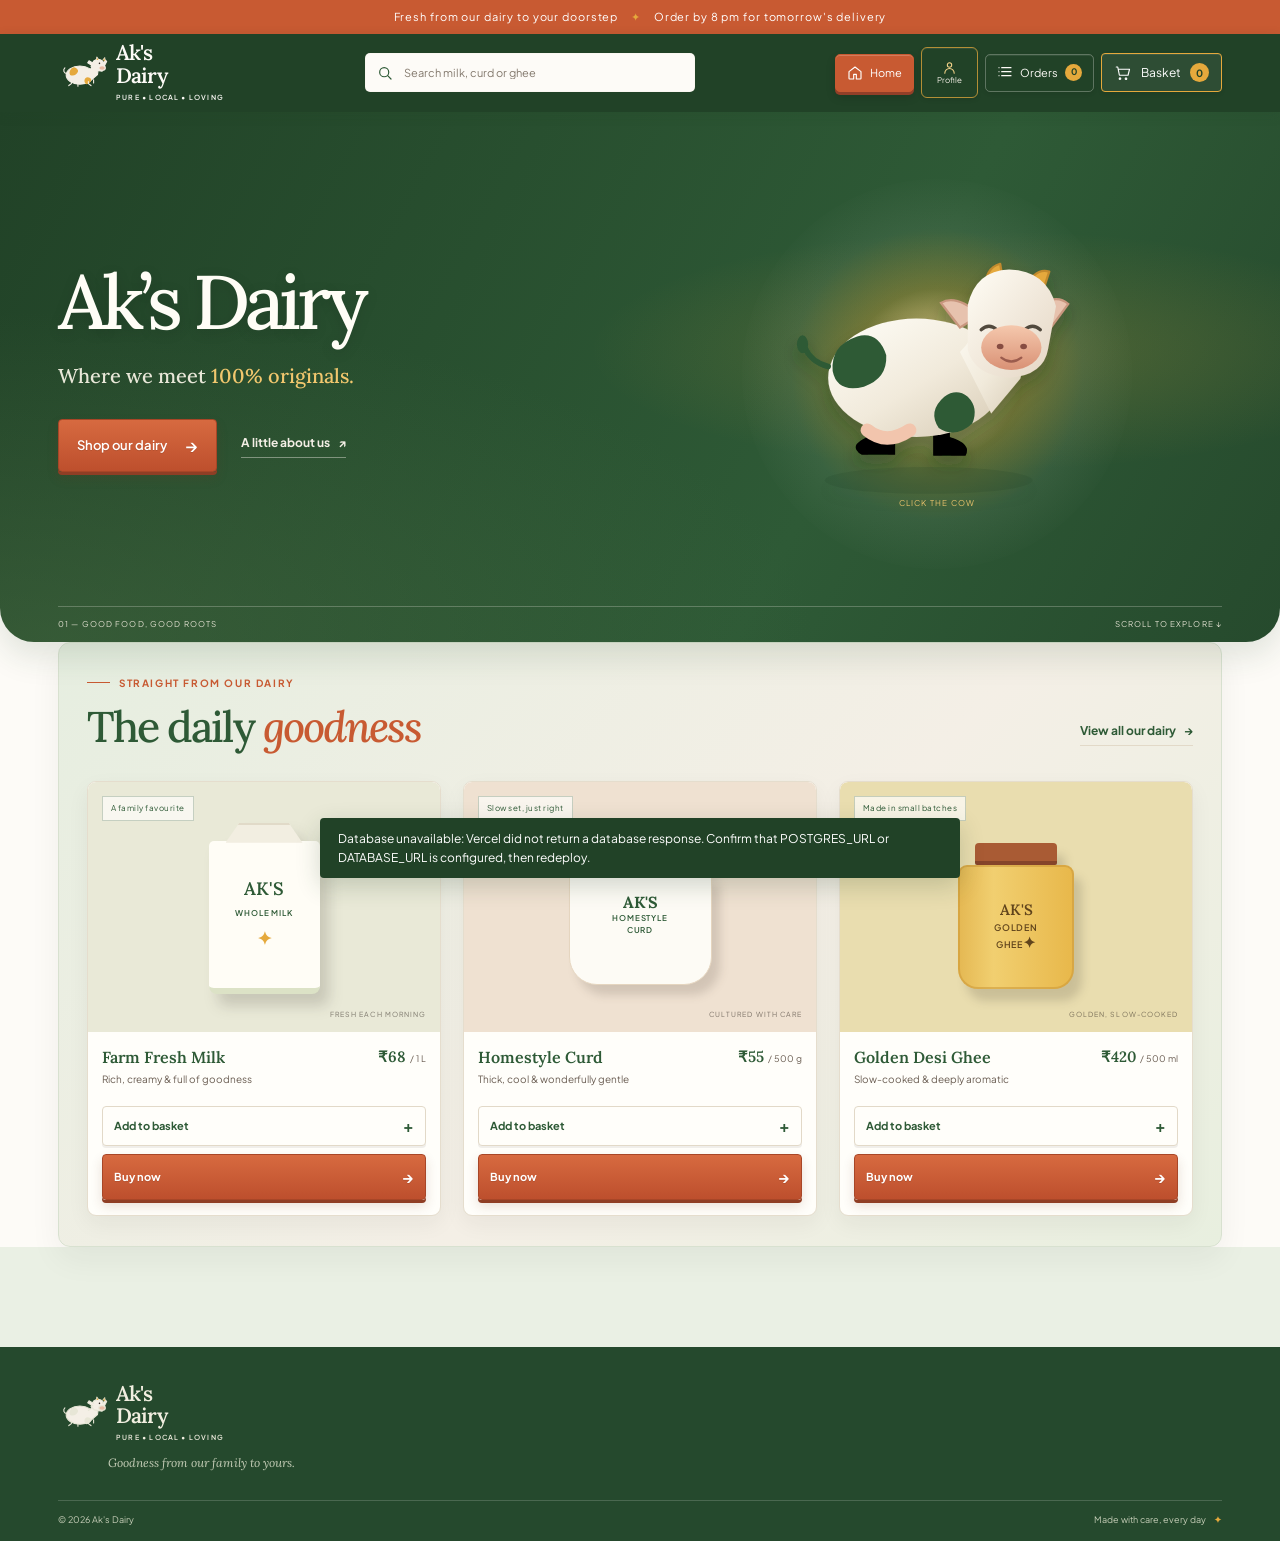
==== commit c5be4a7c: "final" ====
--- a/index.html
+++ b/index.html
@@ -89,9 +89,9 @@
     <section class="shop-section" id="shop">
       <div class="section-heading"><div><p class="eyebrow"><span></span> Straight from our dairy</p><h2>The daily <em>goodness</em></h2></div><a href="#products" class="text-link">View all our dairy <span>→</span></a></div>
       <div class="product-grid" id="products">
-        <article class="product-card"><div class="product-image milk-image"><span class="product-tag">A family favourite</span><div class="product-illustration milk-carton"><div class="carton-top"></div><span>AK'S<br /><small>WHOLE MILK</small></span><i>✦</i></div><span class="image-caption">FRESH EACH MORNING</span></div><div class="product-info"><div><h3>Farm Fresh Milk</h3><p>Rich, creamy &amp; full of goodness</p></div><span class="price">₹68 <small>/ 1 L</small></span></div><button class="add-button" data-product="Farm Fresh Milk" data-price="68">Add to basket <span>+</span></button><button class="buy-now-button" data-product="Farm Fresh Milk" data-price="68">Buy now <span>→</span></button></article>
-        <article class="product-card"><div class="product-image curd-image"><span class="product-tag">Slow set, just right</span><div class="curd-pot"><div class="pot-lid"></div><div class="pot-body"><b>AK'S</b><small>HOMESTYLE<br />CURD</small></div></div><span class="image-caption">CULTURED WITH CARE</span></div><div class="product-info"><div><h3>Homestyle Curd</h3><p>Thick, cool &amp; wonderfully gentle</p></div><span class="price">₹55 <small>/ 500 g</small></span></div><button class="add-button" data-product="Homestyle Curd" data-price="55">Add to basket <span>+</span></button><button class="buy-now-button" data-product="Homestyle Curd" data-price="55">Buy now <span>→</span></button></article>
-        <article class="product-card"><div class="product-image ghee-image"><span class="product-tag">Made in small batches</span><div class="ghee-jar"><div class="jar-lid"></div><div class="jar-body"><span>AK'S<br /><small>GOLDEN<br />GHEE</small>✦</span></div></div><span class="image-caption">GOLDEN, SLOW-COOKED</span></div><div class="product-info"><div><h3>Golden Desi Ghee</h3><p>Slow-cooked &amp; deeply aromatic</p></div><span class="price">₹420 <small>/ 500 ml</small></span></div><button class="add-button" data-product="Golden Desi Ghee" data-price="420">Add to basket <span>+</span></button><button class="buy-now-button" data-product="Golden Desi Ghee" data-price="420">Buy now <span>→</span></button></article>
+        <article class="product-card"><div class="product-image milk-image"><span class="product-tag">A family favourite</span><div class="product-illustration milk-carton"><div class="carton-top"></div><span>AK'S<br /><small>WHOLE MILK</small></span><i>✦</i></div><span class="image-caption">FRESH EACH MORNING</span></div><div class="product-info"><div><h3>Farm Fresh Milk</h3><p>Rich, creamy &amp; full of goodness</p></div><span class="price">₹68 <small>/ 1 L</small></span></div><button class="add-button" data-action="add" data-product="Farm Fresh Milk" data-price="68" data-stock="50">Add to basket <span>+</span></button><button class="buy-now-button" data-action="buy" data-product="Farm Fresh Milk" data-price="68" data-stock="50">Buy now <span>→</span></button></article>
+        <article class="product-card"><div class="product-image curd-image"><span class="product-tag">Slow set, just right</span><div class="curd-pot"><div class="pot-lid"></div><div class="pot-body"><b>AK'S</b><small>HOMESTYLE<br />CURD</small></div></div><span class="image-caption">CULTURED WITH CARE</span></div><div class="product-info"><div><h3>Homestyle Curd</h3><p>Thick, cool &amp; wonderfully gentle</p></div><span class="price">₹55 <small>/ 500 g</small></span></div><button class="add-button" data-action="add" data-product="Homestyle Curd" data-price="55" data-stock="40">Add to basket <span>+</span></button><button class="buy-now-button" data-action="buy" data-product="Homestyle Curd" data-price="55" data-stock="40">Buy now <span>→</span></button></article>
+        <article class="product-card"><div class="product-image ghee-image"><span class="product-tag">Made in small batches</span><div class="ghee-jar"><div class="jar-lid"></div><div class="jar-body"><span>AK'S<br /><small>GOLDEN<br />GHEE</small>✦</span></div></div><span class="image-caption">GOLDEN, SLOW-COOKED</span></div><div class="product-info"><div><h3>Golden Desi Ghee</h3><p>Slow-cooked &amp; deeply aromatic</p></div><span class="price">₹420 <small>/ 500 ml</small></span></div><button class="add-button" data-action="add" data-product="Golden Desi Ghee" data-price="420" data-stock="20">Add to basket <span>+</span></button><button class="buy-now-button" data-action="buy" data-product="Golden Desi Ghee" data-price="420" data-stock="20">Buy now <span>→</span></button></article>
         <p class="search-empty" id="search-empty" hidden>No dairy favourites match that search. Try “milk”, “curd” or “ghee”.</p>
       </div>
     </section>
@@ -167,6 +167,15 @@
       </form>
     </section>
   </main>
+  <div class="shop-closed-overlay" id="shop-closed-overlay" hidden>
+    <section class="shop-closed-card" role="dialog" aria-modal="true" aria-labelledby="shop-closed-heading" aria-describedby="shop-closed-copy">
+      <div class="closed-moon" aria-hidden="true"><span>☾</span><i>✦</i><b>✧</b></div>
+      <p class="eyebrow"><span></span> A LITTLE PAUSE <span></span></p>
+      <h2 id="shop-closed-heading">Our dairy shop is closed</h2>
+      <p id="shop-closed-copy">Shop is closed. Please try again after some time.</p>
+      <button id="shop-closed-dismiss" class="btn-primary" type="button">I’ll come back later <span>→</span></button>
+    </section>
+  </div>
   <div class="toast" role="status" aria-live="polite"></div>
   <script src="script.js"></script>
 </body>
--- a/styles.css
+++ b/styles.css
@@ -134,6 +134,10 @@
 @media (max-width:640px) { .orders-account-actions { padding:14px 5px; } }
 .orders-page { width:100%; max-width:none; min-height:calc(100vh - 78px); padding:1px 24px 70px; background:radial-gradient(ellipse at 9% 7%,rgba(197,216,185,.75),transparent 31%),radial-gradient(ellipse at 91% 32%,rgba(240,218,190,.65),transparent 28%),linear-gradient(145deg,#F3F2E8,#F6EFE3 55%,#E9F0E5); }
 .orders-page .page-top,.orders-page .page-heading,.orders-page .orders-list,.orders-page .orders-account-actions { width:min(790px,100%); margin-left:auto; margin-right:auto; }
+.orders-account-actions .sign-out-button { min-width:120px; min-height:44px; padding:11px 19px; border:1px solid var(--accent-terracotta); border-radius:6px; background:#fff8f3; color:var(--accent-terracotta); font:700 13px var(--font-body); box-shadow:0 2px 0 rgba(176,74,37,.12); transition:transform .16s ease,box-shadow .18s ease,background .18s ease,color .18s ease; }
+.orders-account-actions .sign-out-button:hover { transform:translateY(-2px); background:var(--accent-terracotta); color:#fff; box-shadow:0 5px 12px rgba(176,74,37,.22); }
+.orders-account-actions .sign-out-button:active { transform:translateY(0); box-shadow:0 1px 2px rgba(176,74,37,.18); }
+.orders-account-actions .sign-out-button:focus-visible { outline:3px solid rgba(229,169,60,.65); outline-offset:3px; }
 .orders-page .page-heading { padding-top:10px; }
 .order-card { border-color:#ddd9c8; background:rgba(255,254,250,.93); box-shadow:0 10px 25px rgba(44,57,39,.07); }
 .order-card-top { align-items:flex-start; }
@@ -144,6 +148,7 @@
 .order-tracker li:last-child::after { display:none; }
 .order-tracker i { width:24px; height:24px; display:grid; place-items:center; border:1.5px solid #d5ccbb; border-radius:50%; background:#fffefa; color:#8d8578; font-size:9px; font-style:normal; font-weight:700; z-index:1; }
 .order-tracker li.is-complete { color:var(--brand-green); font-weight:700; }.order-tracker li.is-complete i { color:white; background:var(--brand-green); border-color:var(--brand-green); }.order-tracker li.is-complete::after { background:linear-gradient(90deg,var(--brand-green),#ded8ca 70%); }
+.order-tracker li.is-rejected { color:var(--accent-terracotta); font-weight:700; }.order-tracker li.is-rejected i { color:white; background:var(--accent-terracotta); border-color:var(--accent-terracotta); }
 @media (max-width:640px) { .orders-page { padding:1px 14px 55px; background:radial-gradient(ellipse at 0% 5%,rgba(197,216,185,.7),transparent 36%),linear-gradient(160deg,#F3F2E8,#F6EFE3 70%,#E9F0E5); }.order-card { padding:15px 12px; }.order-tracker { margin-top:15px; }.order-tracker li { font-size:8px; }.order-tracker li::after { left:calc(50% + 11px); width:calc(100% - 22px); }.order-tracker i { width:21px; height:21px; } }
 .auth-page { width:100%; max-width:none; min-height:calc(100vh - 78px); padding:45px 20px 70px; display:grid; place-items:center; background:radial-gradient(ellipse at 12% 16%,rgba(197,216,185,.7),transparent 32%),radial-gradient(ellipse at 89% 80%,rgba(240,218,190,.65),transparent 30%),linear-gradient(135deg,#F4F1E7,#e9f0e5); }
 .auth-card { width:min(450px,100%); padding:34px 38px 32px; border:1px solid #e2d9c8; border-radius:12px; background:rgba(255,254,250,.96); box-shadow:0 18px 48px rgba(33,66,39,.12); }
@@ -179,6 +184,12 @@
 #home-page .product-card { overflow:hidden; padding-bottom:15px; border:1px solid #e5ddcd; border-radius:9px; background:#fffefa; box-shadow:0 8px 22px rgba(44,36,30,.055); transition:transform .2s ease,box-shadow .2s ease; }
 #home-page .product-card:hover { transform:translateY(-3px); box-shadow:0 13px 28px rgba(44,36,30,.1); }
 #home-page .product-image { border-radius:8px 8px 0 0; }
+#home-page .product-image.uploaded-image { background:#ede9dc; }
+#home-page .uploaded-product-photo { position:absolute; inset:0; width:100%; height:100%; object-fit:cover; }
+#home-page .uploaded-image .product-tag,#home-page .uploaded-image .image-caption { z-index:1; }
+#home-page .product-generic-illustration { width:142px; height:142px; display:grid; place-items:center; border:1px solid #e3d8c1; border-radius:18px 18px 28px 28px; background:linear-gradient(145deg,#fffefa,#f1ead9); box-shadow:8px 12px 16px rgba(44,36,30,.12); color:var(--highlight-gold); font:40px var(--font-heading); }
+#home-page .product-stock { display:block; margin-top:5px; color:var(--text-muted); font-size:9px; }
+#home-page .add-button:disabled,#home-page .buy-now-button:disabled { opacity:.55; cursor:not-allowed; }
 #home-page .product-info { min-height:74px; padding:15px 14px 12px; }
 #home-page .add-button,#home-page .buy-now-button { width:calc(100% - 28px); margin:0 14px; display:flex; align-items:center; justify-content:space-between; border-radius:4px; padding:10px 11px; font-size:11px; font-weight:700; cursor:pointer; transition:background .2s,color .2s,transform .2s; }
 #home-page .add-button { border:1px solid var(--border-light); background:#fffefa; color:var(--brand-green); }
@@ -206,3 +217,10 @@
 .payment-option { box-shadow:0 2px 5px rgba(44,36,30,.035); }.payment-option:has(input:checked) { box-shadow:inset 0 0 0 1px rgba(46,90,54,.08),0 3px 8px rgba(46,90,54,.08); }
 .back-link,.text-link,.success-actions .text-link { transition:color .18s ease,transform .18s ease; }.back-link:hover,.text-link:hover,.success-actions .text-link:hover { color:var(--accent-terracotta); transform:translateY(-1px); }
 @media (prefers-reduced-motion:reduce) { button,.btn-primary,#home-page .buy-now-button,.nav-button,.profile-button,.cart-button { transition:none!important; } }
+.shop-closed-overlay { position:fixed; inset:0; z-index:100; display:grid; place-items:center; padding:20px; background:rgba(30,43,31,.58); backdrop-filter:blur(5px); animation:shop-overlay-in .24s ease both; }.shop-closed-overlay[hidden] { display:none!important; }.shop-closed-card { width:min(440px,100%); padding:34px 30px 29px; border:1px solid #e7ddc9; border-radius:14px; background:linear-gradient(145deg,#fffefa,#f3efe4); box-shadow:0 22px 80px rgba(12,28,16,.27); text-align:center; animation:shop-card-in .46s cubic-bezier(.2,.8,.25,1.2) both; }.closed-moon { position:relative; width:72px; height:72px; display:grid; place-items:center; margin:0 auto 14px; border-radius:50%; background:#e9efdf; color:var(--brand-green); box-shadow:0 0 0 9px rgba(233,239,223,.65); animation:shop-moon-float 2.8s ease-in-out infinite; }.closed-moon span { font-size:38px; transform:rotate(-22deg); }.closed-moon i,.closed-moon b { position:absolute; color:var(--highlight-gold); font-size:16px; font-style:normal; animation:shop-twinkle 1.5s ease-in-out infinite alternate; }.closed-moon i { top:4px; right:-12px; }.closed-moon b { bottom:3px; left:-10px; font-weight:400; animation-delay:.5s; }.shop-closed-card .eyebrow { justify-content:center; margin:22px 0 9px; font-size:9px; letter-spacing:.14em; }.shop-closed-card h2 { margin:0; color:var(--brand-green); font:600 27px/1.25 var(--font-heading); }.shop-closed-card > p:not(.eyebrow) { margin:10px 0 21px; color:var(--text-muted); font-size:13px; }.shop-closed-card .btn-primary { display:inline-flex; justify-content:space-between; align-items:center; gap:16px; }.shop-is-closed { overflow:hidden; }
+@keyframes shop-overlay-in { from { opacity:0; } to { opacity:1; } }
+@keyframes shop-card-in { from { opacity:0; transform:translateY(18px) scale(.96); } to { opacity:1; transform:translateY(0) scale(1); } }
+@keyframes shop-moon-float { 50% { transform:translateY(-5px); } }
+@keyframes shop-twinkle { from { opacity:.45; transform:scale(.78) rotate(-10deg); } to { opacity:1; transform:scale(1.15) rotate(10deg); } }
+@media(max-width:500px) { .shop-closed-card { padding:29px 20px 24px; }.shop-closed-card h2 { font-size:24px; }.shop-closed-card > p:not(.eyebrow) { font-size:12px; } }
+@media(prefers-reduced-motion:reduce) { .shop-closed-overlay,.shop-closed-card,.closed-moon,.closed-moon i,.closed-moon b { animation:none!important; } }
